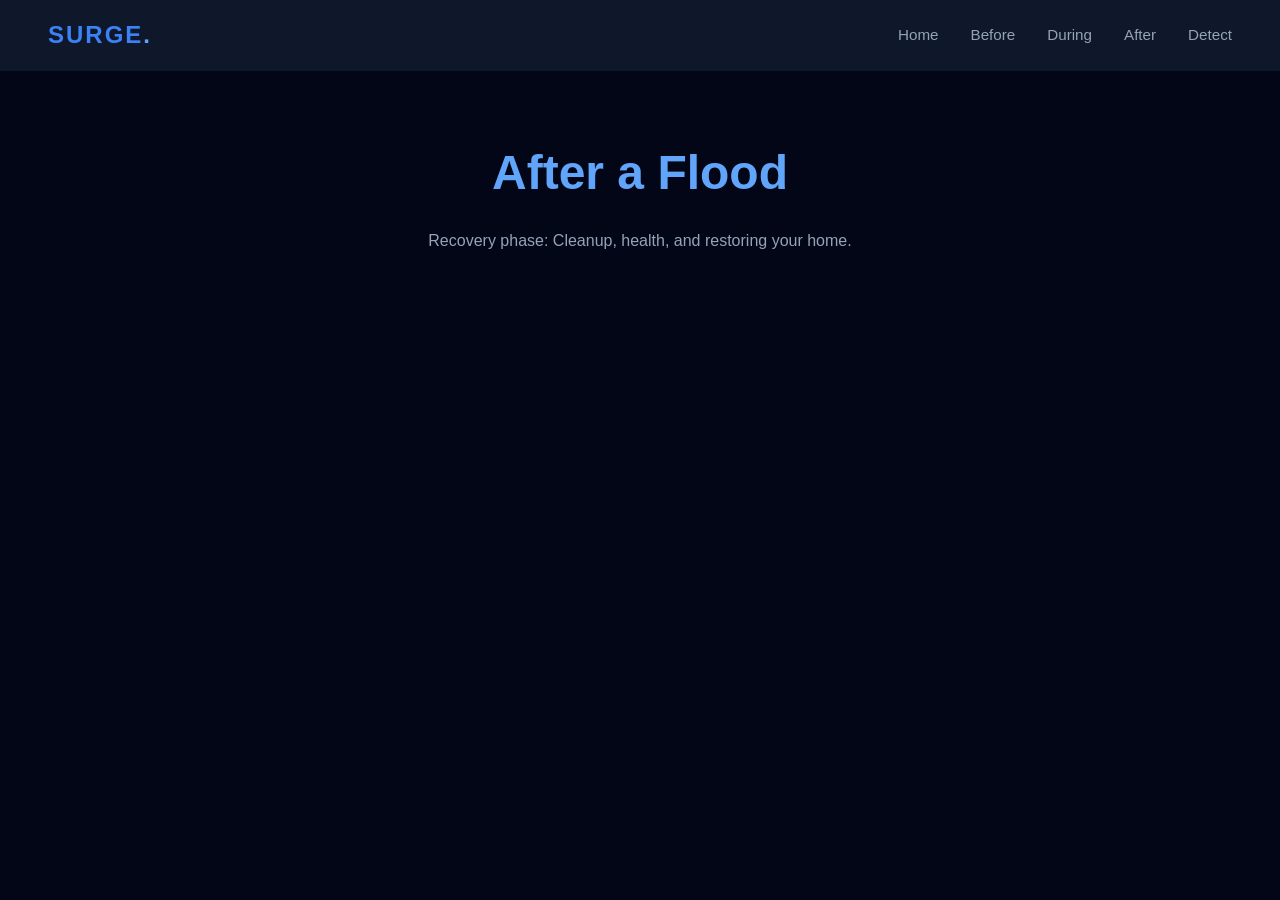
==== after.html @ 1b95efdf "Setup basic html boilerplate for all interior pages" ====
<!DOCTYPE html>
<html lang="en">

<head>
    <meta charset="UTF-8">
    <meta name="viewport" content="width=device-width, initial-scale=1.0">
    <title>Surge | After a Flood</title>
    <link rel="stylesheet" href="style.css">
</head>

<body>

    <!-- Navigation Bar -->
    <nav>
        <div class="nav-logo">
            <a href="index.html">Surge<span>.</span></a>
        </div>
        <ul class="nav-links">
            <li><a href="index.html">Home</a></li>
            <li><a href="before.html">Before</a></li>
            <li><a href="during.html">During</a></li>
            <li><a href="after.html">After</a></li>
            <li><a href="detect.html">Detect</a></li>
        </ul>
    </nav>

    <!-- Page Content Placeholder -->
    <main style="padding: 4rem 3rem; text-align: center;">
        <h1 style="color: var(--blue-light); font-size: 3rem;">After a Flood</h1>
        <p style="color: var(--text-secondary); margin-top: 1rem;">Recovery phase: Cleanup, health, and restoring your home.</p>
    </main>

</body>

</html>
---- style.css ----
/* CSS Reset */
*,
*::before,
*::after {
    margin: 0;
    padding: 0;
    box-sizing: border-box;
}

html {
    scroll-behavior: smooth;
}

body {
    font-family: Arial, sans-serif;
    line-height: 1.6;
    color: #e0e0e0;
    background-color: var(--bg-primary);
}

a {
    text-decoration: none;
    color: inherit;
}

ul {
    list-style: none;
}

img {
    max-width: 100%;
    display: block;
}

/* Color Palette (CSS Variables) */
:root {
    --blue-dark: #0f172a;
    --blue-main: #3b82f6;
    --blue-light: #60a5fa;

    --bg-primary: #020617;
    --bg-secondary: #0f172a;
    --bg-card: #1e293b;

    --text-primary: #f8fafc;
    --text-secondary: #94a3b8;

    --accent: #3b82f6;
    --accent-hover: #2563eb;
}

/* Navigation Bar */
nav {
    display: flex;
    justify-content: space-between;
    align-items: center;
    padding: 1rem 3rem;
    background-color: var(--bg-secondary);
    border-bottom: 1px solid var(--blue-dark);
    position: sticky;
    top: 0;
    z-index: 100;
}

.nav-logo a {
    font-size: 1.5rem;
    font-weight: bold;
    color: var(--blue-main);
    letter-spacing: 2px;
    text-transform: uppercase;
}

.nav-logo a span {
    color: var(--blue-light);
}

.nav-links {
    display: flex;
    gap: 2rem;
}

.nav-links a {
    color: var(--text-secondary);
    font-size: 0.95rem;
    padding: 0.4rem 0;
    border-bottom: 2px solid transparent;
    transition: color 0.3s, border-color 0.3s;
}

.nav-links a:hover {
    color: var(--blue-light);
    border-bottom-color: var(--blue-main);
}

/* Hero Section */
.hero {
    height: 80vh;
    display: flex;
    flex-direction: column;
    justify-content: center;
    align-items: center;
    text-align: center;
    background: linear-gradient(135deg, var(--bg-primary), #0c152a, #111827, #1e3a8a, var(--bg-primary));
    background-size: 400% 400%;
    animation: moveGradient 10s ease infinite;
    padding: 2rem;
}

@keyframes moveGradient {
    0% {
        background-position: 0% 50%;
    }

    50% {
        background-position: 100% 50%;
    }

    100% {
        background-position: 0% 50%;
    }
}

.hero-content {
    max-width: 800px;
}

.hero h1 {
    font-size: 4rem;
    margin-bottom: 1rem;
    color: var(--text-primary);
    text-shadow: 0 0 20px rgba(59, 130, 246, 0.5);
}

.hero p {
    font-size: 1.5rem;
    color: var(--text-secondary);
    margin-bottom: 2.5rem;
}

.hero-buttons {
    display: flex;
    gap: 1.5rem;
    justify-content: center;
}

.btn {
    padding: 0.8rem 2rem;
    font-size: 1.1rem;
    font-weight: bold;
    border-radius: 8px;
    transition: all 0.3s ease;
    cursor: pointer;
}

.btn-primary {
    background-color: var(--accent);
    color: white;
    border: none;
    box-shadow: 0 4px 15px rgba(59, 130, 246, 0.4);
}

.btn-primary:hover {
    background-color: var(--accent-hover);
    transform: translateY(-2px);
    box-shadow: 0 6px 20px rgba(59, 130, 246, 0.6);
}

.btn-secondary {
    background-color: transparent;
    color: var(--text-primary);
    border: 2px solid var(--blue-main);
}

.btn-secondary:hover {
    background-color: rgba(59, 130, 246, 0.1);
    transform: translateY(-2px);
}
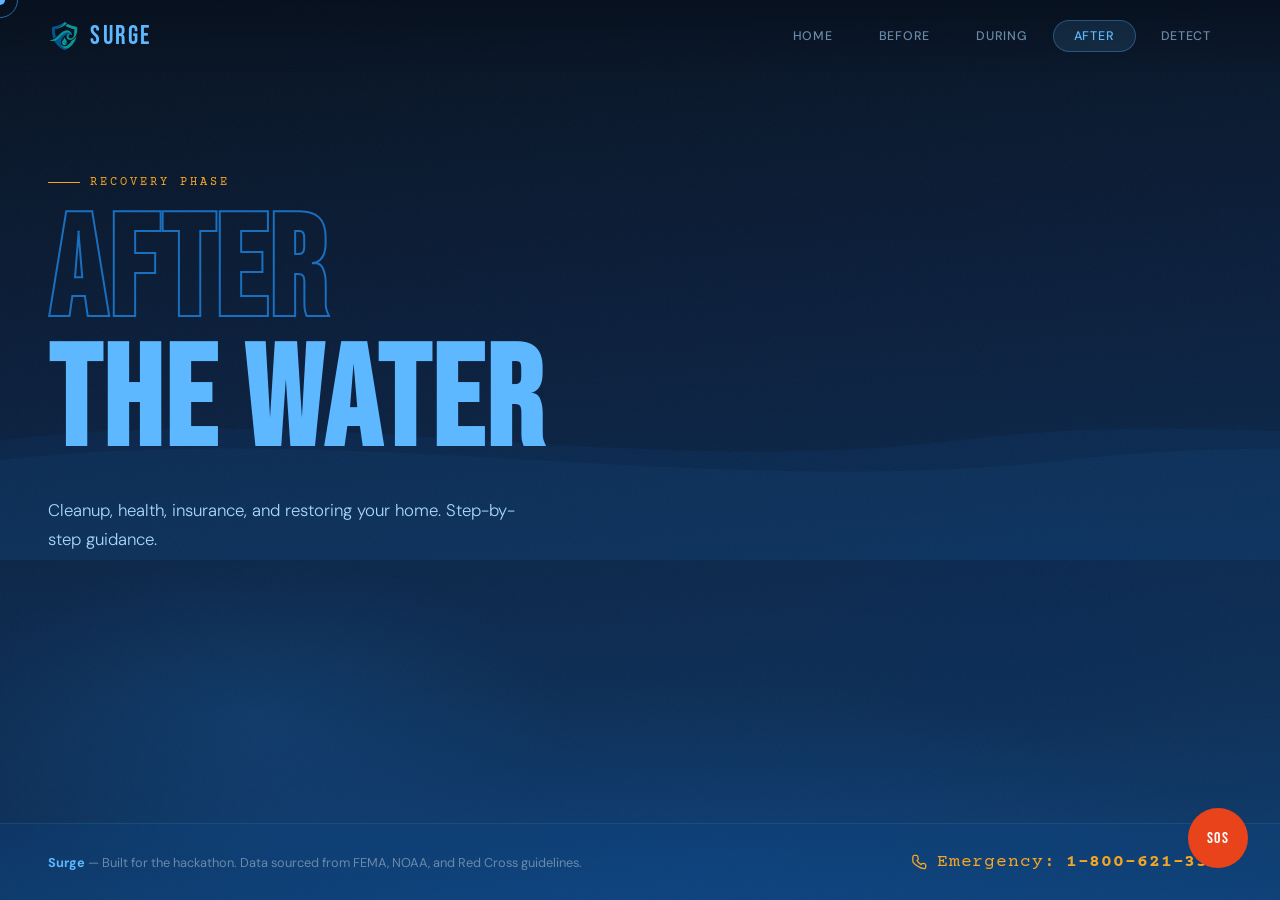
==== commit 1415e6dd: "Integrate remaining pages into global design system" ====
--- a/after.html
+++ b/after.html
@@ -2,34 +2,127 @@
 <html lang="en">
 
 <head>
-    <meta charset="UTF-8">
-    <meta name="viewport" content="width=device-width, initial-scale=1.0">
+    <meta charset="UTF-8" />
+    <meta name="viewport" content="width=device-width, initial-scale=1.0" />
     <title>Surge | After a Flood</title>
-    <link rel="stylesheet" href="style.css">
+    <link
+        href="https://fonts.googleapis.com/css2?family=Bebas+Neue&family=DM+Sans:ital,wght@0,300;0,400;0,500;0,700;1,300&family=Courier+Prime:wght@400;700&display=swap"
+        rel="stylesheet" />
+    <link rel="stylesheet" href="style.css" />
 </head>
 
 <body>
 
-    <!-- Navigation Bar -->
-    <nav>
-        <div class="nav-logo">
-            <a href="index.html">Surge<span>.</span></a>
+    <!-- Custom cursor -->
+    <div class="cursor" id="cursor"></div>
+    <div class="cursor-ring" id="cursorRing"></div>
+
+    <!-- Scroll progress bar -->
+    <div class="scroll-bar" id="scrollBar"></div>
+
+    <!-- Background -->
+    <div class="bg-water">
+        <div class="wave-lines">
+            <svg viewBox="0 0 1440 200" preserveAspectRatio="none" xmlns="http://www.w3.org/2000/svg" height="200">
+                <path
+                    d="M0,80 C180,40 360,120 540,80 C720,40 900,120 1080,80 C1260,40 1380,100 1440,80 L1440,200 L0,200 Z"
+                    fill="rgba(14,77,146,0.12)" />
+                <path
+                    d="M0,100 C200,60 400,140 600,100 C800,60 1000,140 1200,100 C1320,75 1400,110 1440,100 L1440,200 L0,200 Z"
+                    fill="rgba(26,111,191,0.08)" style="animation-delay:-3s" />
+            </svg>
         </div>
-        <ul class="nav-links">
-            <li><a href="index.html">Home</a></li>
-            <li><a href="before.html">Before</a></li>
-            <li><a href="during.html">During</a></li>
-            <li><a href="after.html">After</a></li>
-            <li><a href="detect.html">Detect</a></li>
-        </ul>
-    </nav>
+        <div class="particles" id="particles"></div>
+    </div>
+    <div class="grain"></div>
 
-    <!-- Page Content Placeholder -->
-    <main style="padding: 4rem 3rem; text-align: center;">
-        <h1 style="color: var(--blue-light); font-size: 3rem;">After a Flood</h1>
-        <p style="color: var(--text-secondary); margin-top: 1rem;">Recovery phase: Cleanup, health, and restoring your home.</p>
-    </main>
+    <!-- Page -->
+    <div class="page">
 
+        <nav>
+            <div class="nav-logo">
+                <a href="index.html"
+                    style="text-decoration:none; color:inherit; display:flex; align-items:center; gap:10px;">
+                    <img src="logo.png" alt="Surge Logo" style="height: 32px; width: auto;" />
+                    Surge
+                </a>
+            </div>
+            <div class="nav-tabs">
+                <a href="index.html" class="nav-tab">Home</a>
+                <a href="before.html" class="nav-tab">Before</a>
+                <a href="during.html" class="nav-tab">During</a>
+                <a href="after.html" class="nav-tab active">After</a>
+                <a href="detect.html" class="nav-tab">Detect</a>
+            </div>
+        </nav>
+
+        <!-- Hero Placeholder -->
+        <section class="hero" style="min-height: 80vh;">
+            <div class="hero-eyebrow">Recovery Phase</div>
+            <h1 class="hero-title">
+                <span class="outline">After</span>
+                <span class="accent">The Water</span>
+            </h1>
+            <p class="hero-subtitle">
+                Cleanup, health, insurance, and restoring your home. Step-by-step guidance.
+            </p>
+        </section>
+
+        <!-- Bottom strip -->
+        <div class="strip" style="position: absolute; bottom: 0; width: 100%;">
+            <div class="strip-text">
+                <strong>Surge</strong> — Built for the hackathon. Data sourced from FEMA, NOAA, and Red Cross
+                guidelines.
+            </div>
+            <div class="strip-hotline">
+                <svg width="16" height="16" viewBox="0 0 24 24" fill="none" stroke="currentColor" stroke-width="2">
+                    <path
+                        d="M22 16.92v3a2 2 0 01-2.18 2 19.79 19.79 0 01-8.63-3.07A19.5 19.5 0 013 12.18 19.79 19.79 0 013.07 3.5 2 2 0 015.11 2h3a2 2 0 012 1.72c.127.96.361 1.903.7 2.81a2 2 0 01-.45 2.11L9.09 9.91A16 16 0 0015 15.91l1.27-1.27a2 2 0 012.11-.45c.907.339 1.85.573 2.81.7A2 2 0 0122 16.92z" />
+                </svg>
+                Emergency: <strong>1-800-621-3362</strong>
+            </div>
+        </div>
+
+    </div>
+
+    <!-- Floating SOS -->
+    <button class="sos-btn" onclick="alert('In a real emergency, call 911 immediately.')">SOS</button>
+
+    <script>
+        const cursor = document.getElementById('cursor');
+        const ring = document.getElementById('cursorRing');
+        let mx = 0, my = 0, rx = 0, ry = 0;
+        document.addEventListener('mousemove', e => {
+            mx = e.clientX; my = e.clientY;
+            cursor.style.left = mx + 'px'; cursor.style.top = my + 'px';
+        });
+        (function animRing() {
+            rx += (mx - rx) * 0.14; ry += (my - ry) * 0.14;
+            ring.style.left = rx + 'px'; ring.style.top = ry + 'px';
+            requestAnimationFrame(animRing);
+        })();
+
+        const bar = document.getElementById('scrollBar');
+        window.addEventListener('scroll', () => {
+            const pct = window.scrollY / (document.body.scrollHeight - window.innerHeight) * 100;
+            bar.style.width = pct + '%';
+        });
+
+        const pCont = document.getElementById('particles');
+        for (let i = 0; i < 40; i++) {
+            const p = document.createElement('div');
+            p.className = 'particle';
+            p.style.cssText = `
+      left:${Math.random() * 100}%;
+      bottom:${Math.random() * 30}%;
+      --dur:${6 + Math.random() * 10}s;
+      --delay:${Math.random() * 8}s;
+      --drift:${(Math.random() - 0.5) * 60}px;
+      width:${1 + Math.random() * 2}px; height:${1 + Math.random() * 2}px;
+    `;
+            pCont.appendChild(p);
+        }
+    </script>
 </body>
 
-</html>
+</html>
--- a/style.css
+++ b/style.css
@@ -1,10 +1,22 @@
-/* CSS Reset */
+:root {
+    --navy: #0a1628;
+    --deep: #0d2240;
+    --water: #0e4d92;
+    --tide: #1a6fbf;
+    --foam: #5eb8ff;
+    --sky: #a8d8ff;
+    --white: #f0f6ff;
+    --warning: #f5a623;
+    --danger: #e8431a;
+    --muted: #6b8aaa;
+}
+
 *,
 *::before,
 *::after {
+    box-sizing: border-box;
     margin: 0;
     padding: 0;
-    box-sizing: border-box;
 }
 
 html {
@@ -12,166 +24,1048 @@
 }
 
 body {
-    font-family: Arial, sans-serif;
-    line-height: 1.6;
-    color: #e0e0e0;
-    background-color: var(--bg-primary);
-}
-
-a {
+    background: var(--navy);
+    color: var(--white);
+    font-family: 'DM Sans', sans-serif;
+    overflow-x: hidden;
+    cursor: none;
+}
+
+/* ── CUSTOM CURSOR ── */
+.cursor {
+    width: 10px;
+    height: 10px;
+    background: var(--foam);
+    border-radius: 50%;
+    position: fixed;
+    top: 0;
+    left: 0;
+    pointer-events: none;
+    z-index: 9999;
+    transform: translate(-50%, -50%);
+    transition: transform 0.1s, width 0.2s, height 0.2s, background 0.2s;
+}
+
+.cursor-ring {
+    width: 36px;
+    height: 36px;
+    border: 1.5px solid var(--foam);
+    border-radius: 50%;
+    position: fixed;
+    top: 0;
+    left: 0;
+    pointer-events: none;
+    z-index: 9998;
+    transform: translate(-50%, -50%);
+    transition: transform 0.18s ease, width 0.2s, height 0.2s, opacity 0.2s;
+    opacity: 0.5;
+}
+
+/* ── WATER BACKGROUND ── */
+.bg-water {
+    position: fixed;
+    inset: 0;
+    z-index: 0;
+    background: linear-gradient(175deg, #07111f 0%, #0a1f3d 40%, #0c2f58 80%, #0e3d70 100%);
+    overflow: hidden;
+}
+
+.bg-water::before {
+    content: '';
+    position: absolute;
+    inset: 0;
+    background:
+        radial-gradient(ellipse 80% 50% at 50% 110%, rgba(14, 77, 146, 0.55) 0%, transparent 70%),
+        radial-gradient(ellipse 40% 30% at 20% 80%, rgba(26, 111, 191, 0.2) 0%, transparent 60%),
+        radial-gradient(ellipse 30% 25% at 80% 70%, rgba(5, 40, 90, 0.4) 0%, transparent 60%);
+}
+
+/* Animated wave lines */
+.wave-lines {
+    position: absolute;
+    bottom: 0;
+    left: 0;
+    right: 0;
+    height: 60%;
+    overflow: hidden;
+}
+
+.wave-lines svg {
+    width: 200%;
+    animation: waveScroll 12s linear infinite;
+}
+
+.wave-lines svg:nth-child(2) {
+    animation-delay: -6s;
+    opacity: 0.4;
+    position: absolute;
+    bottom: 0;
+}
+
+@keyframes waveScroll {
+    0% {
+        transform: translateX(0);
+    }
+
+    100% {
+        transform: translateX(-50%);
+    }
+}
+
+/* Floating particles */
+.particles {
+    position: absolute;
+    inset: 0;
+}
+
+.particle {
+    position: absolute;
+    width: 2px;
+    height: 2px;
+    background: var(--foam);
+    border-radius: 50%;
+    opacity: 0;
+    animation: floatUp var(--dur, 8s) ease-in var(--delay, 0s) infinite;
+}
+
+@keyframes floatUp {
+    0% {
+        opacity: 0;
+        transform: translateY(0) translateX(0);
+    }
+
+    10% {
+        opacity: 0.6;
+    }
+
+    90% {
+        opacity: 0.2;
+    }
+
+    100% {
+        opacity: 0;
+        transform: translateY(-60vh) translateX(var(--drift, 20px));
+    }
+}
+
+/* Grain overlay */
+.grain {
+    position: fixed;
+    inset: 0;
+    z-index: 1;
+    pointer-events: none;
+    opacity: 0.04;
+    background-image: url("data:image/svg+xml,%3Csvg viewBox='0 0 256 256' xmlns='http://www.w3.org/2000/svg'%3E%3Cfilter id='noise'%3E%3CfeTurbulence type='fractalNoise' baseFrequency='0.9' numOctaves='4' stitchTiles='stitch'/%3E%3C/filter%3E%3Crect width='100%25' height='100%25' filter='url(%23noise)'/%3E%3C/svg%3E");
+    background-size: 200px 200px;
+}
+
+/* ── LAYOUT ── */
+.page {
+    position: relative;
+    z-index: 2;
+    min-height: 100vh;
+}
+
+/* ── NAV ── */
+nav {
+    position: fixed;
+    top: 0;
+    left: 0;
+    right: 0;
+    z-index: 100;
+    display: flex;
+    align-items: center;
+    justify-content: space-between;
+    padding: 20px 48px;
+    background: linear-gradient(to bottom, rgba(7, 17, 31, 0.9), transparent);
+    backdrop-filter: blur(2px);
+}
+
+.nav-logo {
+    font-family: 'Bebas Neue', sans-serif;
+    font-size: 1.6rem;
+    letter-spacing: 0.1em;
+    color: var(--foam);
+    display: flex;
+    align-items: center;
+    gap: 10px;
+}
+
+.nav-logo .drop-icon {
+    width: 22px;
+    height: 22px;
+    background: var(--tide);
+    clip-path: polygon(50% 0%, 100% 60%, 75% 100%, 25% 100%, 0% 60%);
+    animation: pulse-drop 3s ease-in-out infinite;
+}
+
+@keyframes pulse-drop {
+
+    0%,
+    100% {
+        transform: scale(1);
+        box-shadow: 0 0 0 0 rgba(94, 184, 255, 0.4);
+    }
+
+    50% {
+        transform: scale(1.1);
+    }
+}
+
+.nav-tabs {
+    display: flex;
+    gap: 4px;
+}
+
+.nav-tab {
+    padding: 7px 20px;
+    border-radius: 40px;
+    font-size: 0.78rem;
+    font-weight: 500;
+    letter-spacing: 0.06em;
+    text-transform: uppercase;
+    color: var(--muted);
     text-decoration: none;
-    color: inherit;
-}
-
-ul {
-    list-style: none;
-}
-
-img {
-    max-width: 100%;
-    display: block;
-}
-
-/* Color Palette (CSS Variables) */
-:root {
-    --blue-dark: #0f172a;
-    --blue-main: #3b82f6;
-    --blue-light: #60a5fa;
-
-    --bg-primary: #020617;
-    --bg-secondary: #0f172a;
-    --bg-card: #1e293b;
-
-    --text-primary: #f8fafc;
-    --text-secondary: #94a3b8;
-
-    --accent: #3b82f6;
-    --accent-hover: #2563eb;
-}
-
-/* Navigation Bar */
-nav {
-    display: flex;
-    justify-content: space-between;
-    align-items: center;
-    padding: 1rem 3rem;
-    background-color: var(--bg-secondary);
-    border-bottom: 1px solid var(--blue-dark);
-    position: sticky;
-    top: 0;
-    z-index: 100;
-}
-
-.nav-logo a {
-    font-size: 1.5rem;
-    font-weight: bold;
-    color: var(--blue-main);
-    letter-spacing: 2px;
-    text-transform: uppercase;
-}
-
-.nav-logo a span {
-    color: var(--blue-light);
-}
-
-.nav-links {
-    display: flex;
-    gap: 2rem;
-}
-
-.nav-links a {
-    color: var(--text-secondary);
-    font-size: 0.95rem;
-    padding: 0.4rem 0;
-    border-bottom: 2px solid transparent;
-    transition: color 0.3s, border-color 0.3s;
-}
-
-.nav-links a:hover {
-    color: var(--blue-light);
-    border-bottom-color: var(--blue-main);
-}
-
-/* Hero Section */
+    transition: all 0.2s;
+    border: 1px solid transparent;
+}
+
+.nav-tab:hover {
+    color: var(--white);
+    border-color: rgba(94, 184, 255, 0.2);
+}
+
+.nav-tab.active {
+    background: rgba(94, 184, 255, 0.12);
+    color: var(--foam);
+    border-color: rgba(94, 184, 255, 0.3);
+}
+
+/* ── HERO ── */
 .hero {
-    height: 80vh;
+    min-height: 100vh;
     display: flex;
     flex-direction: column;
     justify-content: center;
-    align-items: center;
-    text-align: center;
-    background: linear-gradient(135deg, var(--bg-primary), #0c152a, #111827, #1e3a8a, var(--bg-primary));
-    background-size: 400% 400%;
-    animation: moveGradient 10s ease infinite;
-    padding: 2rem;
-}
-
-@keyframes moveGradient {
+    align-items: flex-start;
+    padding: 140px 48px 130px;
+    position: relative;
+}
+
+.hero-eyebrow {
+    font-family: 'Courier Prime', monospace;
+    font-size: 0.75rem;
+    letter-spacing: 0.25em;
+    color: var(--warning);
+    text-transform: uppercase;
+    margin-bottom: 20px;
+    display: flex;
+    align-items: center;
+    gap: 10px;
+    opacity: 0;
+    animation: fadeUp 0.6s 0.2s forwards;
+}
+
+.hero-eyebrow::before {
+    content: '';
+    display: block;
+    width: 32px;
+    height: 1px;
+    background: var(--warning);
+}
+
+.hero-title {
+    font-family: 'Bebas Neue', sans-serif;
+    font-size: clamp(4rem, 11vw, 9.5rem);
+    line-height: 0.92;
+    letter-spacing: 0.02em;
+    color: var(--white);
+    opacity: 0;
+    animation: fadeUp 0.7s 0.35s forwards;
+}
+
+.hero-title .accent {
+    color: var(--foam);
+    display: block;
+}
+
+.hero-title .outline {
+    -webkit-text-stroke: 2px var(--tide);
+    color: transparent;
+}
+
+.hero-subtitle {
+    margin-top: 28px;
+    max-width: 480px;
+    font-size: 1.05rem;
+    line-height: 1.7;
+    font-weight: 300;
+    color: var(--sky);
+    opacity: 0;
+    animation: fadeUp 0.7s 0.5s forwards;
+}
+
+.hero-cta {
+    margin-top: 40px;
+    display: flex;
+    gap: 16px;
+    flex-wrap: wrap;
+    opacity: 0;
+    animation: fadeUp 0.7s 0.65s forwards;
+}
+
+.btn-primary {
+    padding: 14px 32px;
+    background: var(--tide);
+    color: var(--white);
+    border: none;
+    border-radius: 4px;
+    font-family: 'DM Sans', sans-serif;
+    font-size: 0.9rem;
+    font-weight: 600;
+    letter-spacing: 0.04em;
+    text-transform: uppercase;
+    cursor: none;
+    transition: background 0.2s, transform 0.15s;
+    position: relative;
+    overflow: hidden;
+}
+
+.btn-primary::after {
+    content: '';
+    position: absolute;
+    inset: 0;
+    background: linear-gradient(90deg, transparent 0%, rgba(255, 255, 255, 0.12) 50%, transparent 100%);
+    transform: translateX(-100%);
+    transition: transform 0.4s;
+}
+
+.btn-primary:hover {
+    background: var(--water);
+    transform: translateY(-2px);
+}
+
+.btn-primary:hover::after {
+    transform: translateX(100%);
+}
+
+.btn-ghost {
+    padding: 14px 32px;
+    background: transparent;
+    color: var(--foam);
+    border: 1px solid rgba(94, 184, 255, 0.35);
+    border-radius: 4px;
+    font-family: 'DM Sans', sans-serif;
+    font-size: 0.9rem;
+    font-weight: 500;
+    letter-spacing: 0.04em;
+    text-transform: uppercase;
+    cursor: none;
+    transition: all 0.2s;
+}
+
+.btn-ghost:hover {
+    background: rgba(94, 184, 255, 0.08);
+    border-color: var(--foam);
+}
+
+/* Alert ribbon */
+.alert-ribbon {
+    position: absolute;
+    bottom: 20px;
+    left: 48px;
+    right: 48px;
+    background: rgba(245, 166, 35, 0.08);
+    border: 1px solid rgba(245, 166, 35, 0.3);
+    border-radius: 8px;
+    padding: 14px 20px;
+    display: flex;
+    align-items: center;
+    gap: 14px;
+    font-size: 0.82rem;
+    color: var(--warning);
+    opacity: 0;
+    animation: fadeUp 0.7s 0.8s forwards;
+}
+
+.alert-ribbon svg {
+    flex-shrink: 0;
+}
+
+/* ── SECTION COMMON ── */
+section {
+    padding: 100px 48px;
+    position: relative;
+}
+
+.section-label {
+    font-family: 'Courier Prime', monospace;
+    font-size: 0.7rem;
+    letter-spacing: 0.3em;
+    text-transform: uppercase;
+    color: var(--muted);
+    margin-bottom: 14px;
+    display: flex;
+    align-items: center;
+    gap: 12px;
+}
+
+.section-label::after {
+    content: '';
+    flex: 1;
+    height: 1px;
+    background: linear-gradient(to right, rgba(107, 138, 170, 0.3), transparent);
+}
+
+.section-title {
+    font-family: 'Bebas Neue', sans-serif;
+    font-size: clamp(2.2rem, 5vw, 4rem);
+    line-height: 1.05;
+    letter-spacing: 0.02em;
+    margin-bottom: 16px;
+}
+
+.section-desc {
+    font-size: 0.95rem;
+    font-weight: 300;
+    line-height: 1.75;
+    color: var(--sky);
+    max-width: 520px;
+    margin-bottom: 60px;
+}
+
+/* ── READINESS METER ── */
+.meter-section {
+    background: rgba(13, 34, 64, 0.6);
+    border-top: 1px solid rgba(94, 184, 255, 0.08);
+    border-bottom: 1px solid rgba(94, 184, 255, 0.08);
+}
+
+.meter-grid {
+    display: grid;
+    grid-template-columns: 1fr 1fr;
+    gap: 80px;
+    align-items: center;
+}
+
+.meter-visual {
+    position: relative;
+    display: flex;
+    align-items: center;
+    justify-content: center;
+}
+
+.meter-ring {
+    width: 260px;
+    height: 260px;
+    position: relative;
+}
+
+.meter-ring svg {
+    width: 100%;
+    height: 100%;
+    transform: rotate(-90deg);
+}
+
+.meter-ring .track {
+    fill: none;
+    stroke: rgba(94, 184, 255, 0.08);
+    stroke-width: 12;
+}
+
+.meter-ring .fill {
+    fill: none;
+    stroke: url(#meterGrad);
+    stroke-width: 12;
+    stroke-linecap: round;
+    stroke-dasharray: 691;
+    stroke-dashoffset: 691;
+    animation: fillMeter 1.8s 0.5s cubic-bezier(0.4, 0, 0.2, 1) forwards;
+}
+
+@keyframes fillMeter {
+    to {
+        stroke-dashoffset: 242;
+    }
+
+    /* ~65% */
+}
+
+.meter-center {
+    position: absolute;
+    inset: 0;
+    display: flex;
+    flex-direction: column;
+    align-items: center;
+    justify-content: center;
+}
+
+.meter-pct {
+    font-family: 'Bebas Neue', sans-serif;
+    font-size: 3.5rem;
+    color: var(--foam);
+    line-height: 1;
+}
+
+.meter-label {
+    font-size: 0.72rem;
+    letter-spacing: 0.15em;
+    color: var(--muted);
+    text-transform: uppercase;
+}
+
+/* Checklist */
+.check-list {
+    list-style: none;
+    display: flex;
+    flex-direction: column;
+    gap: 16px;
+}
+
+.check-item {
+    display: flex;
+    align-items: flex-start;
+    gap: 16px;
+    padding: 18px 20px;
+    background: rgba(255, 255, 255, 0.03);
+    border: 1px solid rgba(255, 255, 255, 0.06);
+    border-radius: 8px;
+    transition: background 0.2s, border-color 0.2s, transform 0.2s;
+    cursor: none;
+}
+
+.check-item:hover {
+    background: rgba(94, 184, 255, 0.05);
+    border-color: rgba(94, 184, 255, 0.2);
+    transform: translateX(4px);
+}
+
+.check-item.done {
+    border-color: rgba(94, 184, 255, 0.25);
+}
+
+.check-box {
+    width: 22px;
+    height: 22px;
+    flex-shrink: 0;
+    margin-top: 1px;
+    border-radius: 4px;
+    border: 1.5px solid var(--muted);
+    display: flex;
+    align-items: center;
+    justify-content: center;
+    transition: all 0.2s;
+}
+
+.check-item.done .check-box {
+    background: var(--tide);
+    border-color: var(--tide);
+}
+
+.check-item.done .check-box::after {
+    content: '';
+    width: 12px;
+    height: 7px;
+    border-left: 2px solid white;
+    border-bottom: 2px solid white;
+    transform: rotate(-45deg) translate(1px, -1px);
+    display: block;
+}
+
+.check-text strong {
+    display: block;
+    font-size: 0.9rem;
+    font-weight: 600;
+    margin-bottom: 3px;
+}
+
+.check-text span {
+    font-size: 0.8rem;
+    color: var(--muted);
+    font-weight: 300;
+}
+
+/* ── SUPPLY KIT ── */
+.kit-grid {
+    display: grid;
+    grid-template-columns: repeat(auto-fill, minmax(200px, 1fr));
+    gap: 16px;
+}
+
+.kit-card {
+    background: rgba(255, 255, 255, 0.03);
+    border: 1px solid rgba(255, 255, 255, 0.07);
+    border-radius: 10px;
+    padding: 24px 20px;
+    transition: all 0.25s;
+    cursor: none;
+    position: relative;
+    overflow: hidden;
+}
+
+.kit-card::before {
+    content: '';
+    position: absolute;
+    top: 0;
+    left: 0;
+    right: 0;
+    height: 3px;
+    background: linear-gradient(90deg, var(--water), var(--foam));
+    transform: scaleX(0);
+    transform-origin: left;
+    transition: transform 0.3s;
+}
+
+.kit-card:hover {
+    background: rgba(94, 184, 255, 0.06);
+    border-color: rgba(94, 184, 255, 0.2);
+    transform: translateY(-4px);
+}
+
+.kit-card:hover::before {
+    transform: scaleX(1);
+}
+
+.kit-icon {
+    font-size: 2rem;
+    margin-bottom: 14px;
+    display: block;
+}
+
+.kit-name {
+    font-weight: 600;
+    font-size: 0.92rem;
+    margin-bottom: 5px;
+}
+
+.kit-detail {
+    font-size: 0.78rem;
+    color: var(--muted);
+    font-weight: 300;
+    line-height: 1.5;
+}
+
+.kit-qty {
+    position: absolute;
+    top: 16px;
+    right: 16px;
+    font-family: 'Courier Prime', monospace;
+    font-size: 0.7rem;
+    color: var(--foam);
+    background: rgba(94, 184, 255, 0.1);
+    padding: 2px 8px;
+    border-radius: 20px;
+}
+
+/* ── RISK ZONES ── */
+.zone-section {}
+
+.zone-grid {
+    display: grid;
+    grid-template-columns: repeat(3, 1fr);
+    gap: 20px;
+}
+
+.zone-card {
+    border-radius: 12px;
+    padding: 32px 28px;
+    position: relative;
+    overflow: hidden;
+    cursor: none;
+    transition: transform 0.2s;
+}
+
+.zone-card:hover {
+    transform: translateY(-5px);
+}
+
+.zone-card.high {
+    background: linear-gradient(135deg, rgba(232, 67, 26, 0.15), rgba(232, 67, 26, 0.05));
+    border: 1px solid rgba(232, 67, 26, 0.3);
+}
+
+.zone-card.medium {
+    background: linear-gradient(135deg, rgba(245, 166, 35, 0.12), rgba(245, 166, 35, 0.04));
+    border: 1px solid rgba(245, 166, 35, 0.25);
+}
+
+.zone-card.low {
+    background: linear-gradient(135deg, rgba(94, 184, 255, 0.1), rgba(94, 184, 255, 0.03));
+    border: 1px solid rgba(94, 184, 255, 0.2);
+}
+
+.zone-badge {
+    display: inline-flex;
+    align-items: center;
+    gap: 7px;
+    font-family: 'Courier Prime', monospace;
+    font-size: 0.68rem;
+    letter-spacing: 0.2em;
+    text-transform: uppercase;
+    padding: 4px 12px;
+    border-radius: 20px;
+    margin-bottom: 20px;
+}
+
+.zone-card.high .zone-badge {
+    background: rgba(232, 67, 26, 0.15);
+    color: #ff7a5c;
+}
+
+.zone-card.medium .zone-badge {
+    background: rgba(245, 166, 35, 0.15);
+    color: var(--warning);
+}
+
+.zone-card.low .zone-badge {
+    background: rgba(94, 184, 255, 0.1);
+    color: var(--foam);
+}
+
+.zone-badge::before {
+    content: '';
+    width: 6px;
+    height: 6px;
+    border-radius: 50%;
+    animation: blink 1.8s infinite;
+}
+
+.zone-card.high .zone-badge::before {
+    background: #ff7a5c;
+}
+
+.zone-card.medium .zone-badge::before {
+    background: var(--warning);
+}
+
+.zone-card.low .zone-badge::before {
+    background: var(--foam);
+}
+
+@keyframes blink {
+
+    0%,
+    100% {
+        opacity: 1;
+    }
+
+    50% {
+        opacity: 0.2;
+    }
+}
+
+.zone-title {
+    font-family: 'Bebas Neue', sans-serif;
+    font-size: 1.8rem;
+    margin-bottom: 12px;
+}
+
+.zone-desc {
+    font-size: 0.82rem;
+    color: var(--sky);
+    line-height: 1.65;
+    font-weight: 300;
+    margin-bottom: 20px;
+}
+
+.zone-actions {
+    list-style: none;
+    display: flex;
+    flex-direction: column;
+    gap: 8px;
+}
+
+.zone-actions li {
+    font-size: 0.8rem;
+    color: var(--muted);
+    display: flex;
+    align-items: flex-start;
+    gap: 8px;
+}
+
+.zone-actions li::before {
+    content: '→';
+    color: var(--foam);
+    flex-shrink: 0;
+}
+
+/* ── EMERGENCY PLAN BUILDER ── */
+.plan-section {
+    background: rgba(7, 17, 31, 0.5);
+}
+
+.plan-grid {
+    display: grid;
+    grid-template-columns: 1fr 1fr;
+    gap: 60px;
+    align-items: start;
+}
+
+.plan-steps {
+    display: flex;
+    flex-direction: column;
+    gap: 0;
+}
+
+.plan-step {
+    display: flex;
+    gap: 20px;
+    padding: 28px 0;
+    border-bottom: 1px solid rgba(255, 255, 255, 0.06);
+    transition: all 0.2s;
+}
+
+.plan-step:first-child {
+    padding-top: 0;
+}
+
+.plan-step:hover .step-num {
+    background: var(--tide);
+    color: white;
+}
+
+.step-num {
+    width: 40px;
+    height: 40px;
+    flex-shrink: 0;
+    border-radius: 8px;
+    border: 1.5px solid rgba(94, 184, 255, 0.3);
+    display: flex;
+    align-items: center;
+    justify-content: center;
+    font-family: 'Courier Prime', monospace;
+    font-size: 0.85rem;
+    color: var(--foam);
+    transition: all 0.2s;
+}
+
+.step-content strong {
+    display: block;
+    font-size: 0.95rem;
+    margin-bottom: 5px;
+}
+
+.step-content p {
+    font-size: 0.82rem;
+    color: var(--muted);
+    font-weight: 300;
+    line-height: 1.6;
+}
+
+/* Form */
+.plan-form {
+    display: flex;
+    flex-direction: column;
+    gap: 20px;
+}
+
+.form-group {
+    display: flex;
+    flex-direction: column;
+    gap: 8px;
+}
+
+.form-label {
+    font-size: 0.75rem;
+    letter-spacing: 0.12em;
+    text-transform: uppercase;
+    color: var(--muted);
+    font-weight: 500;
+}
+
+.form-input,
+.form-select {
+    background: rgba(255, 255, 255, 0.04);
+    border: 1px solid rgba(255, 255, 255, 0.1);
+    border-radius: 6px;
+    color: var(--white);
+    font-family: 'DM Sans', sans-serif;
+    font-size: 0.9rem;
+    padding: 12px 16px;
+    outline: none;
+    transition: border-color 0.2s, background 0.2s;
+    cursor: none;
+}
+
+.form-input:focus,
+.form-select:focus {
+    border-color: var(--foam);
+    background: rgba(94, 184, 255, 0.05);
+}
+
+.form-input::placeholder {
+    color: rgba(107, 138, 170, 0.5);
+}
+
+.form-select option {
+    background: var(--deep);
+}
+
+.form-row {
+    display: grid;
+    grid-template-columns: 1fr 1fr;
+    gap: 16px;
+}
+
+.form-note {
+    font-size: 0.78rem;
+    color: var(--muted);
+    font-style: italic;
+    margin-top: -8px;
+}
+
+/* ── BOTTOM STRIP ── */
+.strip {
+    background: rgba(14, 77, 146, 0.2);
+    border-top: 1px solid rgba(94, 184, 255, 0.12);
+    padding: 28px 48px;
+    display: flex;
+    align-items: center;
+    justify-content: space-between;
+}
+
+.strip-text {
+    font-size: 0.8rem;
+    color: var(--muted);
+}
+
+.strip-text strong {
+    color: var(--foam);
+}
+
+.strip-hotline {
+    font-family: 'Courier Prime', monospace;
+    font-size: 1.1rem;
+    color: var(--warning);
+    letter-spacing: 0.05em;
+    display: flex;
+    align-items: center;
+    gap: 10px;
+}
+
+/* Scroll progress */
+.scroll-bar {
+    position: fixed;
+    top: 0;
+    left: 0;
+    height: 3px;
+    background: linear-gradient(to right, var(--water), var(--foam));
+    z-index: 200;
+    width: 0%;
+    transition: width 0.1s;
+}
+
+/* Floating SOS */
+.sos-btn {
+    position: fixed;
+    bottom: 32px;
+    right: 32px;
+    z-index: 100;
+    width: 60px;
+    height: 60px;
+    border-radius: 50%;
+    background: var(--danger);
+    border: none;
+    color: white;
+    font-family: 'Bebas Neue', sans-serif;
+    font-size: 1rem;
+    letter-spacing: 0.1em;
+    cursor: none;
+    box-shadow: 0 0 0 0 rgba(232, 67, 26, 0.5);
+    animation: sosPulse 2.5s ease-out infinite;
+    transition: transform 0.15s;
+}
+
+.sos-btn:hover {
+    transform: scale(1.1);
+}
+
+@keyframes sosPulse {
     0% {
-        background-position: 0% 50%;
-    }
-
-    50% {
-        background-position: 100% 50%;
+        box-shadow: 0 0 0 0 rgba(232, 67, 26, 0.5);
+    }
+
+    70% {
+        box-shadow: 0 0 0 20px rgba(232, 67, 26, 0);
     }
 
     100% {
-        background-position: 0% 50%;
-    }
-}
-
-.hero-content {
-    max-width: 800px;
-}
-
-.hero h1 {
-    font-size: 4rem;
-    margin-bottom: 1rem;
-    color: var(--text-primary);
-    text-shadow: 0 0 20px rgba(59, 130, 246, 0.5);
-}
-
-.hero p {
-    font-size: 1.5rem;
-    color: var(--text-secondary);
-    margin-bottom: 2.5rem;
-}
-
-.hero-buttons {
-    display: flex;
-    gap: 1.5rem;
-    justify-content: center;
-}
-
-.btn {
-    padding: 0.8rem 2rem;
-    font-size: 1.1rem;
-    font-weight: bold;
-    border-radius: 8px;
-    transition: all 0.3s ease;
-    cursor: pointer;
-}
-
-.btn-primary {
-    background-color: var(--accent);
-    color: white;
-    border: none;
-    box-shadow: 0 4px 15px rgba(59, 130, 246, 0.4);
-}
-
-.btn-primary:hover {
-    background-color: var(--accent-hover);
-    transform: translateY(-2px);
-    box-shadow: 0 6px 20px rgba(59, 130, 246, 0.6);
-}
-
-.btn-secondary {
-    background-color: transparent;
-    color: var(--text-primary);
-    border: 2px solid var(--blue-main);
-}
-
-.btn-secondary:hover {
-    background-color: rgba(59, 130, 246, 0.1);
-    transform: translateY(-2px);
+        box-shadow: 0 0 0 0 rgba(232, 67, 26, 0);
+    }
+}
+
+/* Animations */
+@keyframes fadeUp {
+    from {
+        opacity: 0;
+        transform: translateY(20px);
+    }
+
+    to {
+        opacity: 1;
+        transform: translateY(0);
+    }
+}
+
+.reveal {
+    opacity: 0;
+    transform: translateY(24px);
+    transition: opacity 0.6s ease, transform 0.6s ease;
+}
+
+.reveal.visible {
+    opacity: 1;
+    transform: none;
+}
+
+.reveal-delay-1 {
+    transition-delay: 0.1s;
+}
+
+.reveal-delay-2 {
+    transition-delay: 0.2s;
+}
+
+.reveal-delay-3 {
+    transition-delay: 0.3s;
+}
+
+.reveal-delay-4 {
+    transition-delay: 0.4s;
+}
+
+/* Divider */
+.divider {
+    height: 1px;
+    background: linear-gradient(to right, transparent, rgba(94, 184, 255, 0.15), transparent);
+    margin: 0 48px;
+}
+
+/* Responsive */
+@media (max-width: 900px) {
+    nav {
+        padding: 16px 24px;
+    }
+
+    .hero,
+    section {
+        padding-left: 24px;
+        padding-right: 24px;
+    }
+
+    .meter-grid,
+    .plan-grid {
+        grid-template-columns: 1fr;
+        gap: 40px;
+    }
+
+    .zone-grid {
+        grid-template-columns: 1fr;
+    }
+
+    .strip {
+        flex-direction: column;
+        gap: 16px;
+        text-align: center;
+    }
 }
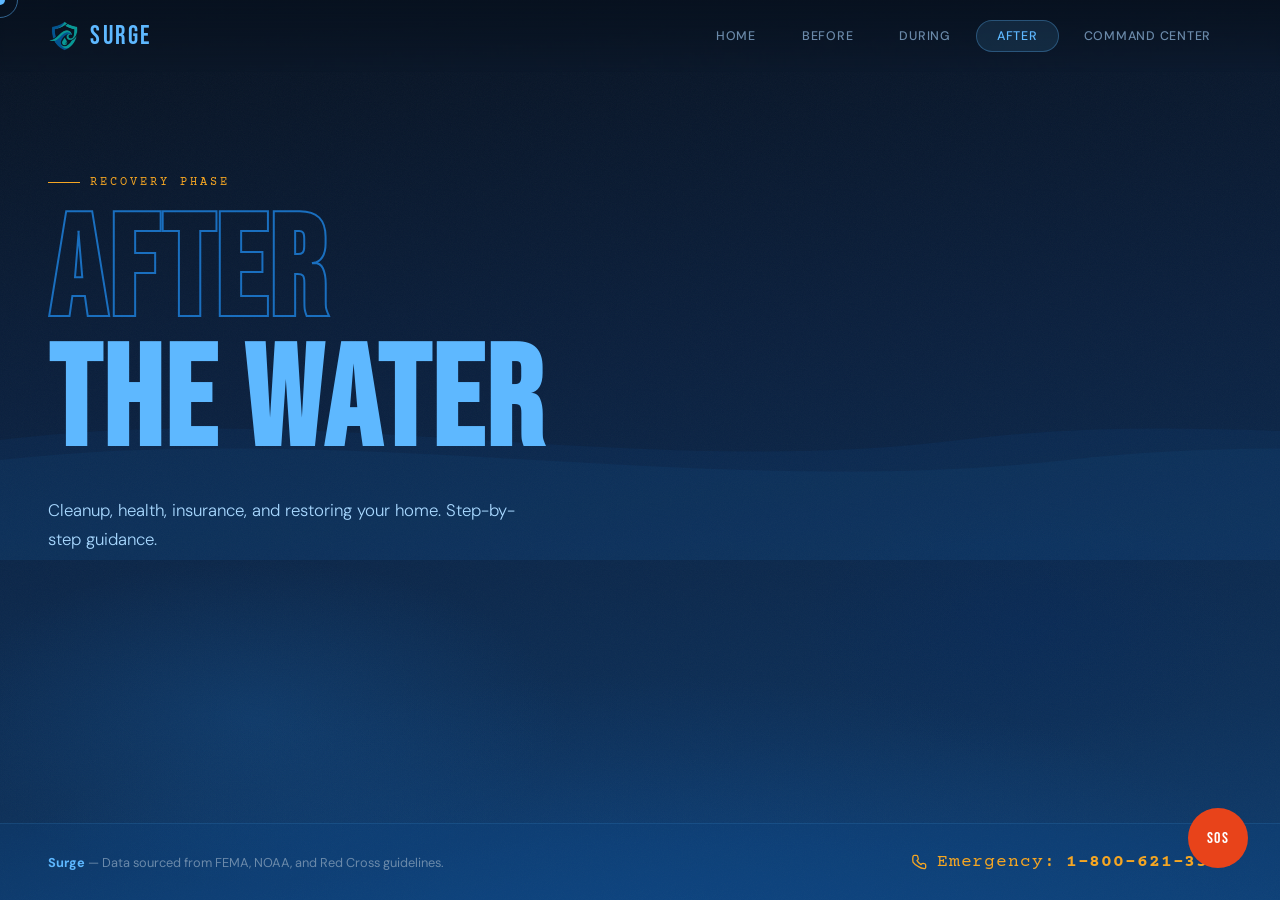
==== commit 80ce5e56: "Unify design system across safety pages and add content for during/after phases" ====
--- a/after.html
+++ b/after.html
@@ -43,7 +43,7 @@
             <div class="nav-logo">
                 <a href="index.html"
                     style="text-decoration:none; color:inherit; display:flex; align-items:center; gap:10px;">
-                    <img src="logo.png" alt="Surge Logo" style="height: 32px; width: auto;" />
+                    <img src="assets/logo.png" alt="Surge Logo" style="height: 32px; width: auto;" />
                     Surge
                 </a>
             </div>
@@ -52,7 +52,7 @@
                 <a href="before.html" class="nav-tab">Before</a>
                 <a href="during.html" class="nav-tab">During</a>
                 <a href="after.html" class="nav-tab active">After</a>
-                <a href="detect.html" class="nav-tab">Detect</a>
+                <a href="detect.html" class="nav-tab">Command Center</a>
             </div>
         </nav>
 
@@ -71,7 +71,7 @@
         <!-- Bottom strip -->
         <div class="strip" style="position: absolute; bottom: 0; width: 100%;">
             <div class="strip-text">
-                <strong>Surge</strong> — Built for the hackathon. Data sourced from FEMA, NOAA, and Red Cross
+                <strong>Surge</strong> — Data sourced from FEMA, NOAA, and Red Cross
                 guidelines.
             </div>
             <div class="strip-hotline">
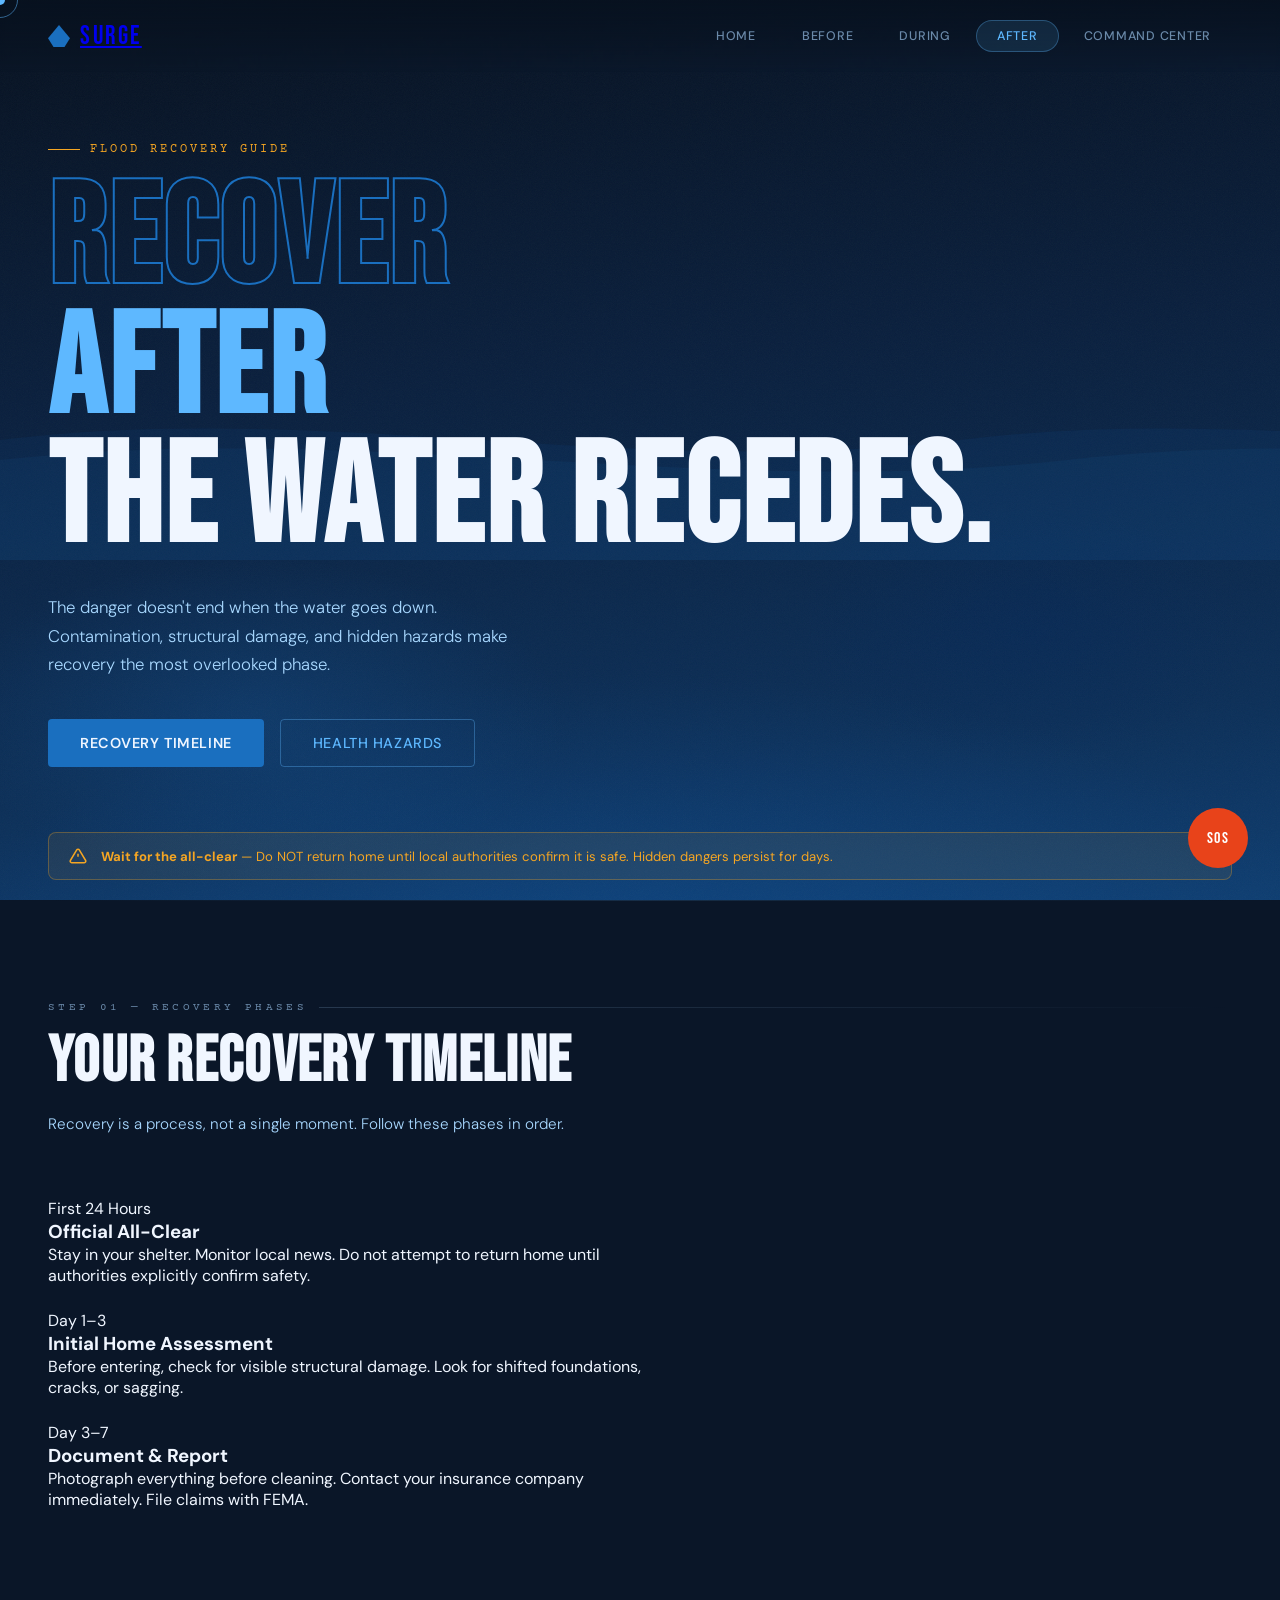
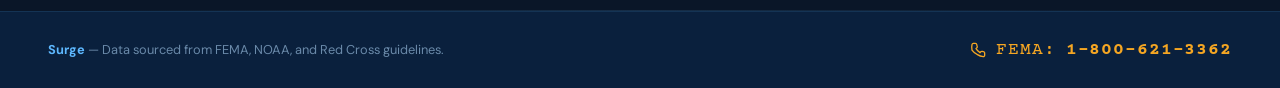
==== commit 598b2b25: "Implement responsive mobile menu and add favicon branding across all pages" ====
--- a/after.html
+++ b/after.html
@@ -1,118 +1,163 @@
 <!DOCTYPE html>
 <html lang="en">
-
 <head>
-    <meta charset="UTF-8" />
-    <meta name="viewport" content="width=device-width, initial-scale=1.0" />
-    <title>Surge | After a Flood</title>
-    <link
-        href="https://fonts.googleapis.com/css2?family=Bebas+Neue&family=DM+Sans:ital,wght@0,300;0,400;0,500;0,700;1,300&family=Courier+Prime:wght@400;700&display=swap"
-        rel="stylesheet" />
-    <link rel="stylesheet" href="style.css" />
+  <meta charset="UTF-8" />
+  <meta name="viewport" content="width=device-width, initial-scale=1.0"/>
+  <title>Surge — After a Flood</title>
+  <link href="https://fonts.googleapis.com/css2?family=Bebas+Neue&family=DM+Sans:ital,wght@0,300;0,400;0,500;0,700;1,300&family=Courier+Prime:wght@400;700&display=swap" rel="stylesheet"/>
+  <link rel="stylesheet" href="style.css"/>
+  <link rel="icon" type="image/png" href="assets/logo.png">
 </head>
-
 <body>
 
-    <!-- Custom cursor -->
-    <div class="cursor" id="cursor"></div>
-    <div class="cursor-ring" id="cursorRing"></div>
+<!-- Custom cursor -->
+<div class="cursor" id="cursor"></div>
+<div class="cursor-ring" id="cursorRing"></div>
 
-    <!-- Scroll progress bar -->
-    <div class="scroll-bar" id="scrollBar"></div>
+<!-- Scroll progress bar -->
+<div class="scroll-bar" id="scrollBar"></div>
 
-    <!-- Background -->
-    <div class="bg-water">
-        <div class="wave-lines">
-            <svg viewBox="0 0 1440 200" preserveAspectRatio="none" xmlns="http://www.w3.org/2000/svg" height="200">
-                <path
-                    d="M0,80 C180,40 360,120 540,80 C720,40 900,120 1080,80 C1260,40 1380,100 1440,80 L1440,200 L0,200 Z"
-                    fill="rgba(14,77,146,0.12)" />
-                <path
-                    d="M0,100 C200,60 400,140 600,100 C800,60 1000,140 1200,100 C1320,75 1400,110 1440,100 L1440,200 L0,200 Z"
-                    fill="rgba(26,111,191,0.08)" style="animation-delay:-3s" />
-            </svg>
-        </div>
-        <div class="particles" id="particles"></div>
+<!-- Background -->
+<div class="bg-water">
+  <div class="wave-lines">
+    <svg viewBox="0 0 1440 200" preserveAspectRatio="none" xmlns="http://www.w3.org/2000/svg" height="200">
+      <path d="M0,80 C180,40 360,120 540,80 C720,40 900,120 1080,80 C1260,40 1380,100 1440,80 L1440,200 L0,200 Z"
+            fill="rgba(14,77,146,0.12)"/>
+      <path d="M0,100 C200,60 400,140 600,100 C800,60 1000,140 1200,100 C1320,75 1400,110 1440,100 L1440,200 L0,200 Z"
+            fill="rgba(26,111,191,0.08)"/>
+    </svg>
+  </div>
+  <div class="particles" id="particles"></div>
+</div>
+<div class="grain"></div>
+
+<!-- Page -->
+<div class="page">
+
+  <!-- Nav -->
+  <nav>
+    <div class="nav-logo">
+      <div class="drop-icon"></div>
+      <a href="index.html">Surge</a>
     </div>
-    <div class="grain"></div>
+    <div class="nav-toggle" id="navToggle">
+        <span></span>
+        <span></span>
+        <span></span>
+    </div>
+    <div class="nav-tabs" id="navTabs">
+      <a href="index.html" class="nav-tab">Home</a>
+      <a href="before.html" class="nav-tab">Before</a>
+      <a href="during.html" class="nav-tab">During</a>
+      <a href="after.html" class="nav-tab active">After</a>
+      <a href="detect.html" class="nav-tab">Command Center</a>
+    </div>
+  </nav>
 
-    <!-- Page -->
-    <div class="page">
-
-        <nav>
-            <div class="nav-logo">
-                <a href="index.html"
-                    style="text-decoration:none; color:inherit; display:flex; align-items:center; gap:10px;">
-                    <img src="assets/logo.png" alt="Surge Logo" style="height: 32px; width: auto;" />
-                    Surge
-                </a>
-            </div>
-            <div class="nav-tabs">
-                <a href="index.html" class="nav-tab">Home</a>
-                <a href="before.html" class="nav-tab">Before</a>
-                <a href="during.html" class="nav-tab">During</a>
-                <a href="after.html" class="nav-tab active">After</a>
-                <a href="detect.html" class="nav-tab">Command Center</a>
-            </div>
-        </nav>
-
-        <!-- Hero Placeholder -->
-        <section class="hero" style="min-height: 80vh;">
-            <div class="hero-eyebrow">Recovery Phase</div>
-            <h1 class="hero-title">
-                <span class="outline">After</span>
-                <span class="accent">The Water</span>
-            </h1>
-            <p class="hero-subtitle">
-                Cleanup, health, insurance, and restoring your home. Step-by-step guidance.
-            </p>
-        </section>
-
-        <!-- Bottom strip -->
-        <div class="strip" style="position: absolute; bottom: 0; width: 100%;">
-            <div class="strip-text">
-                <strong>Surge</strong> — Data sourced from FEMA, NOAA, and Red Cross
-                guidelines.
-            </div>
-            <div class="strip-hotline">
-                <svg width="16" height="16" viewBox="0 0 24 24" fill="none" stroke="currentColor" stroke-width="2">
-                    <path
-                        d="M22 16.92v3a2 2 0 01-2.18 2 19.79 19.79 0 01-8.63-3.07A19.5 19.5 0 013 12.18 19.79 19.79 0 013.07 3.5 2 2 0 015.11 2h3a2 2 0 012 1.72c.127.96.361 1.903.7 2.81a2 2 0 01-.45 2.11L9.09 9.91A16 16 0 0015 15.91l1.27-1.27a2 2 0 012.11-.45c.907.339 1.85.573 2.81.7A2 2 0 0122 16.92z" />
-                </svg>
-                Emergency: <strong>1-800-621-3362</strong>
-            </div>
-        </div>
-
+  <!-- Hero -->
+  <section class="hero">
+    <div class="hero-eyebrow">Flood Recovery Guide</div>
+    <h1 class="hero-title">
+      <span class="outline">Recover</span>
+      <span class="accent">After</span>
+      <span>The Water</span>
+      <span>Recedes.</span>
+    </h1>
+    <p class="hero-subtitle">
+      The danger doesn't end when the water goes down. Contamination, structural damage,
+      and hidden hazards make recovery the most overlooked phase.
+    </p>
+    <div class="hero-cta">
+      <button class="btn-primary" onclick="document.getElementById('timeline').scrollIntoView({behavior:'smooth'})">Recovery Timeline</button>
+      <button class="btn-ghost" onclick="document.getElementById('hazards').scrollIntoView({behavior:'smooth'})">Health Hazards</button>
     </div>
 
-    <!-- Floating SOS -->
-    <button class="sos-btn" onclick="alert('In a real emergency, call 911 immediately.')">SOS</button>
+    <div class="alert-ribbon" style="opacity: 1;">
+      <svg width="18" height="18" viewBox="0 0 24 24" fill="none" stroke="currentColor" stroke-width="2"><path d="M10.29 3.86L1.82 18a2 2 0 001.71 3h16.94a2 2 0 001.71-3L13.71 3.86a2 2 0 00-3.42 0z"/><line x1="12" y1="9" x2="12" y2="13"/><line x1="12" y1="17" x2="12.01" y2="17"/></svg>
+      <span><strong>Wait for the all-clear</strong> — Do NOT return home until local authorities confirm it is safe. Hidden dangers persist for days.</span>
+    </div>
+  </section>
 
-    <script>
-        const cursor = document.getElementById('cursor');
-        const ring = document.getElementById('cursorRing');
-        let mx = 0, my = 0, rx = 0, ry = 0;
-        document.addEventListener('mousemove', e => {
-            mx = e.clientX; my = e.clientY;
-            cursor.style.left = mx + 'px'; cursor.style.top = my + 'px';
-        });
-        (function animRing() {
-            rx += (mx - rx) * 0.14; ry += (my - ry) * 0.14;
-            ring.style.left = rx + 'px'; ring.style.top = ry + 'px';
-            requestAnimationFrame(animRing);
-        })();
+  <div class="divider"></div>
 
-        const bar = document.getElementById('scrollBar');
-        window.addEventListener('scroll', () => {
-            const pct = window.scrollY / (document.body.scrollHeight - window.innerHeight) * 100;
-            bar.style.width = pct + '%';
-        });
+  <!-- Recovery Timeline -->
+  <section id="timeline">
+    <div class="section-label">Step 01 — Recovery Phases</div>
+    <h2 class="section-title reveal">Your Recovery Timeline</h2>
+    <p class="section-desc reveal reveal-delay-1">Recovery is a process, not a single moment. Follow these phases in order.</p>
 
-        const pCont = document.getElementById('particles');
-        for (let i = 0; i < 40; i++) {
-            const p = document.createElement('div');
-            p.className = 'particle';
-            p.style.cssText = `
+    <div class="action-grid" style="display: flex; flex-direction: column; gap: 24px;">
+      <div class="action-card reveal" style="max-width: 600px;">
+        <span class="card-tag">First 24 Hours</span>
+        <h3>Official All-Clear</h3>
+        <p>Stay in your shelter. Monitor local news. Do not attempt to return home until authorities explicitly confirm safety.</p>
+      </div>
+      <div class="action-card reveal reveal-delay-1" style="max-width: 600px;">
+        <span class="card-tag">Day 1–3</span>
+        <h3>Initial Home Assessment</h3>
+        <p>Before entering, check for visible structural damage. Look for shifted foundations, cracks, or sagging.</p>
+      </div>
+      <div class="action-card reveal reveal-delay-2" style="max-width: 600px;">
+        <span class="card-tag">Day 3–7</span>
+        <h3>Document & Report</h3>
+        <p>Photograph everything before cleaning. Contact your insurance company immediately. File claims with FEMA.</p>
+      </div>
+    </div>
+  </section>
+
+  <div class="divider"></div>
+
+  <!-- Bottom strip -->
+  <div class="strip">
+    <div class="strip-text">
+      <strong>Surge</strong> — Data sourced from FEMA, NOAA, and Red Cross guidelines.
+    </div>
+    <div class="strip-hotline">
+      <svg width="16" height="16" viewBox="0 0 24 24" fill="none" stroke="currentColor" stroke-width="2"><path d="M22 16.92v3a2 2 0 01-2.18 2 19.79 19.79 0 01-8.63-3.07A19.5 19.5 0 013 12.18 19.79 19.79 0 013.07 3.5 2 2 0 015.11 2h3a2 2 0 012 1.72c.127.96.361 1.903.7 2.81a2 2 0 01-.45 2.11L9.09 9.91A16 16 0 0015 15.91l1.27-1.27a2 2 0 012.11-.45c.907.339 1.85.573 2.81.7A2 2 0 0122 16.92z"/></svg>
+      FEMA: <strong>1-800-621-3362</strong>
+    </div>
+  </div>
+
+</div><!-- /page -->
+
+<!-- Floating SOS -->
+<button class="sos-btn" onclick="alert('In a real emergency, call 911 immediately.')">SOS</button>
+
+<script>
+  // Custom Cursor
+  const cursor = document.getElementById('cursor');
+  const ring = document.getElementById('cursorRing');
+  let mx = 0, my = 0, rx = 0, ry = 0;
+  document.addEventListener('mousemove', e => {
+    mx = e.clientX; my = e.clientY;
+    cursor.style.left = mx + 'px'; cursor.style.top = my + 'px';
+  });
+  (function animRing() {
+    rx += (mx - rx) * 0.14; ry += (my - ry) * 0.14;
+    ring.style.left = rx + 'px'; ring.style.top = ry + 'px';
+    requestAnimationFrame(animRing);
+  })();
+
+  // Scroll bar
+  const bar = document.getElementById('scrollBar');
+  window.addEventListener('scroll', () => {
+    const pct = window.scrollY / (document.body.scrollHeight - window.innerHeight) * 100;
+    bar.style.width = pct + '%';
+  });
+
+  // Scroll reveal
+  const reveals = document.querySelectorAll('.reveal');
+  const obs = new IntersectionObserver(entries => {
+    entries.forEach(e => { if (e.isIntersecting) e.target.classList.add('visible'); });
+  }, { threshold: 0.12 });
+  reveals.forEach(r => obs.observe(r));
+
+  // Particles
+  const pCont = document.getElementById('particles');
+  for (let i = 0; i < 40; i++) {
+    const p = document.createElement('div');
+    p.className = 'particle';
+    p.style.cssText = `
       left:${Math.random() * 100}%;
       bottom:${Math.random() * 30}%;
       --dur:${6 + Math.random() * 10}s;
@@ -120,9 +165,24 @@
       --drift:${(Math.random() - 0.5) * 60}px;
       width:${1 + Math.random() * 2}px; height:${1 + Math.random() * 2}px;
     `;
-            pCont.appendChild(p);
-        }
-    </script>
+    pCont.appendChild(p);
+  }
+
+  // Mobile Menu Toggle
+  const navToggle = document.getElementById('navToggle');
+  const navTabs = document.getElementById('navTabs');
+
+  navToggle.addEventListener('click', () => {
+    navToggle.classList.toggle('open');
+    navTabs.classList.toggle('open');
+  });
+
+  document.querySelectorAll('.nav-tab').forEach(tab => {
+    tab.addEventListener('click', () => {
+      navToggle.classList.remove('open');
+      navTabs.classList.remove('open');
+    });
+  });
+</script>
 </body>
-
 </html>
--- a/style.css
+++ b/style.css
@@ -1042,7 +1042,60 @@
 }
 
 /* Responsive */
+.nav-toggle {
+    display: none;
+    flex-direction: column;
+    gap: 5px;
+    cursor: pointer;
+    z-index: 101;
+}
+
+.nav-toggle span {
+    display: block;
+    width: 25px;
+    height: 2px;
+    background: var(--foam);
+    transition: all 0.3s ease;
+}
+
+/* Hamburger to X animation */
+.nav-toggle.open span:nth-child(1) { transform: translateY(7px) rotate(45deg); }
+.nav-toggle.open span:nth-child(2) { opacity: 0; }
+.nav-toggle.open span:nth-child(3) { transform: translateY(-7px) rotate(-45deg); }
+
 @media (max-width: 900px) {
+    .nav-toggle {
+        display: flex;
+    }
+
+    .nav-tabs {
+        position: fixed;
+        top: 0;
+        right: -100%;
+        width: 100%;
+        height: 100vh;
+        background: rgba(10, 22, 40, 0.98);
+        backdrop-filter: blur(15px);
+        flex-direction: column;
+        align-items: center;
+        justify-content: center;
+        gap: 30px;
+        transition: right 0.4s cubic-bezier(0.165, 0.84, 0.44, 1);
+        z-index: 100;
+        padding: 40px;
+    }
+
+    .nav-tabs.open {
+        right: 0;
+    }
+
+    .nav-tab {
+        font-size: 1.2rem;
+        width: 100%;
+        text-align: center;
+        padding: 15px;
+    }
+
     nav {
         padding: 16px 24px;
     }
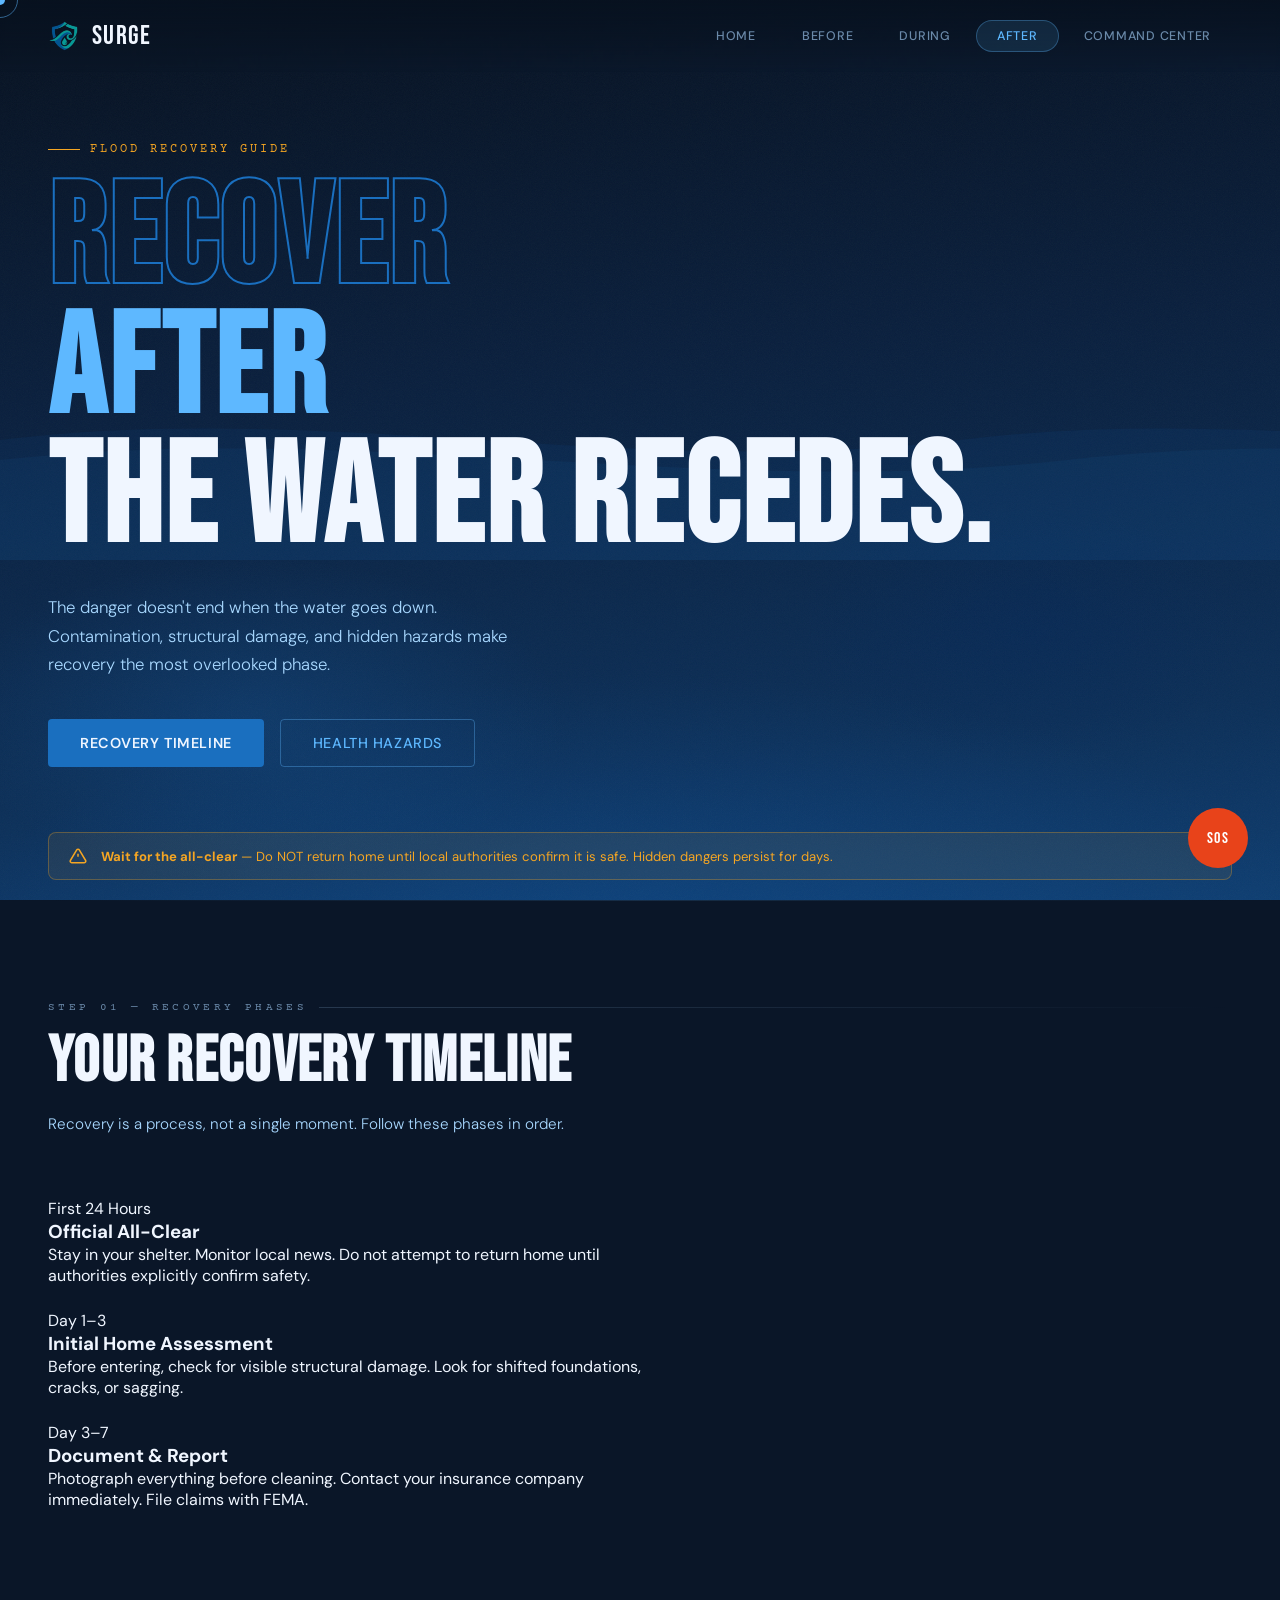
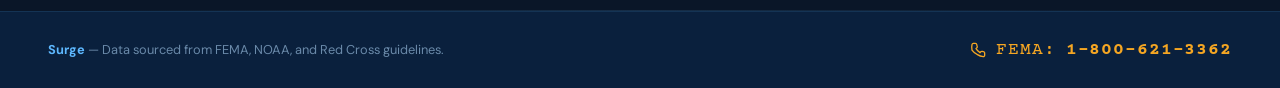
==== commit e4a77671: "Integrate real-time Flood AI Assessment Dashboard" ====
--- a/after.html
+++ b/after.html
@@ -37,8 +37,10 @@
   <!-- Nav -->
   <nav>
     <div class="nav-logo">
-      <div class="drop-icon"></div>
-      <a href="index.html">Surge</a>
+      <a href="index.html">
+        <img src="assets/logo.png" alt="Surge Logo" />
+        Surge
+      </a>
     </div>
     <div class="nav-toggle" id="navToggle">
         <span></span>
@@ -123,66 +125,6 @@
 <!-- Floating SOS -->
 <button class="sos-btn" onclick="alert('In a real emergency, call 911 immediately.')">SOS</button>
 
-<script>
-  // Custom Cursor
-  const cursor = document.getElementById('cursor');
-  const ring = document.getElementById('cursorRing');
-  let mx = 0, my = 0, rx = 0, ry = 0;
-  document.addEventListener('mousemove', e => {
-    mx = e.clientX; my = e.clientY;
-    cursor.style.left = mx + 'px'; cursor.style.top = my + 'px';
-  });
-  (function animRing() {
-    rx += (mx - rx) * 0.14; ry += (my - ry) * 0.14;
-    ring.style.left = rx + 'px'; ring.style.top = ry + 'px';
-    requestAnimationFrame(animRing);
-  })();
-
-  // Scroll bar
-  const bar = document.getElementById('scrollBar');
-  window.addEventListener('scroll', () => {
-    const pct = window.scrollY / (document.body.scrollHeight - window.innerHeight) * 100;
-    bar.style.width = pct + '%';
-  });
-
-  // Scroll reveal
-  const reveals = document.querySelectorAll('.reveal');
-  const obs = new IntersectionObserver(entries => {
-    entries.forEach(e => { if (e.isIntersecting) e.target.classList.add('visible'); });
-  }, { threshold: 0.12 });
-  reveals.forEach(r => obs.observe(r));
-
-  // Particles
-  const pCont = document.getElementById('particles');
-  for (let i = 0; i < 40; i++) {
-    const p = document.createElement('div');
-    p.className = 'particle';
-    p.style.cssText = `
-      left:${Math.random() * 100}%;
-      bottom:${Math.random() * 30}%;
-      --dur:${6 + Math.random() * 10}s;
-      --delay:${Math.random() * 8}s;
-      --drift:${(Math.random() - 0.5) * 60}px;
-      width:${1 + Math.random() * 2}px; height:${1 + Math.random() * 2}px;
-    `;
-    pCont.appendChild(p);
-  }
-
-  // Mobile Menu Toggle
-  const navToggle = document.getElementById('navToggle');
-  const navTabs = document.getElementById('navTabs');
-
-  navToggle.addEventListener('click', () => {
-    navToggle.classList.toggle('open');
-    navTabs.classList.toggle('open');
-  });
-
-  document.querySelectorAll('.nav-tab').forEach(tab => {
-    tab.addEventListener('click', () => {
-      navToggle.classList.remove('open');
-      navTabs.classList.remove('open');
-    });
-  });
-</script>
+  <script src="script.js"></script>
 </body>
 </html>
--- a/style.css
+++ b/style.css
@@ -181,35 +181,27 @@
     backdrop-filter: blur(2px);
 }
 
-.nav-logo {
+.nav-logo a {
+    text-decoration: none;
+    color: inherit;
+    display: flex;
+    align-items: center;
+    gap: 12px;
     font-family: 'Bebas Neue', sans-serif;
-    font-size: 1.6rem;
-    letter-spacing: 0.1em;
-    color: var(--foam);
-    display: flex;
-    align-items: center;
-    gap: 10px;
-}
-
-.nav-logo .drop-icon {
-    width: 22px;
-    height: 22px;
-    background: var(--tide);
-    clip-path: polygon(50% 0%, 100% 60%, 75% 100%, 25% 100%, 0% 60%);
-    animation: pulse-drop 3s ease-in-out infinite;
-}
-
-@keyframes pulse-drop {
-
-    0%,
-    100% {
-        transform: scale(1);
-        box-shadow: 0 0 0 0 rgba(94, 184, 255, 0.4);
-    }
-
-    50% {
-        transform: scale(1.1);
-    }
+    font-size: 1.7rem;
+    letter-spacing: 0.05em;
+    color: var(--white);
+    transition: opacity 0.2s;
+}
+
+.nav-logo a:hover {
+    opacity: 0.8;
+}
+
+.nav-logo img {
+    height: 32px;
+    width: auto;
+    display: block;
 }
 
 .nav-tabs {
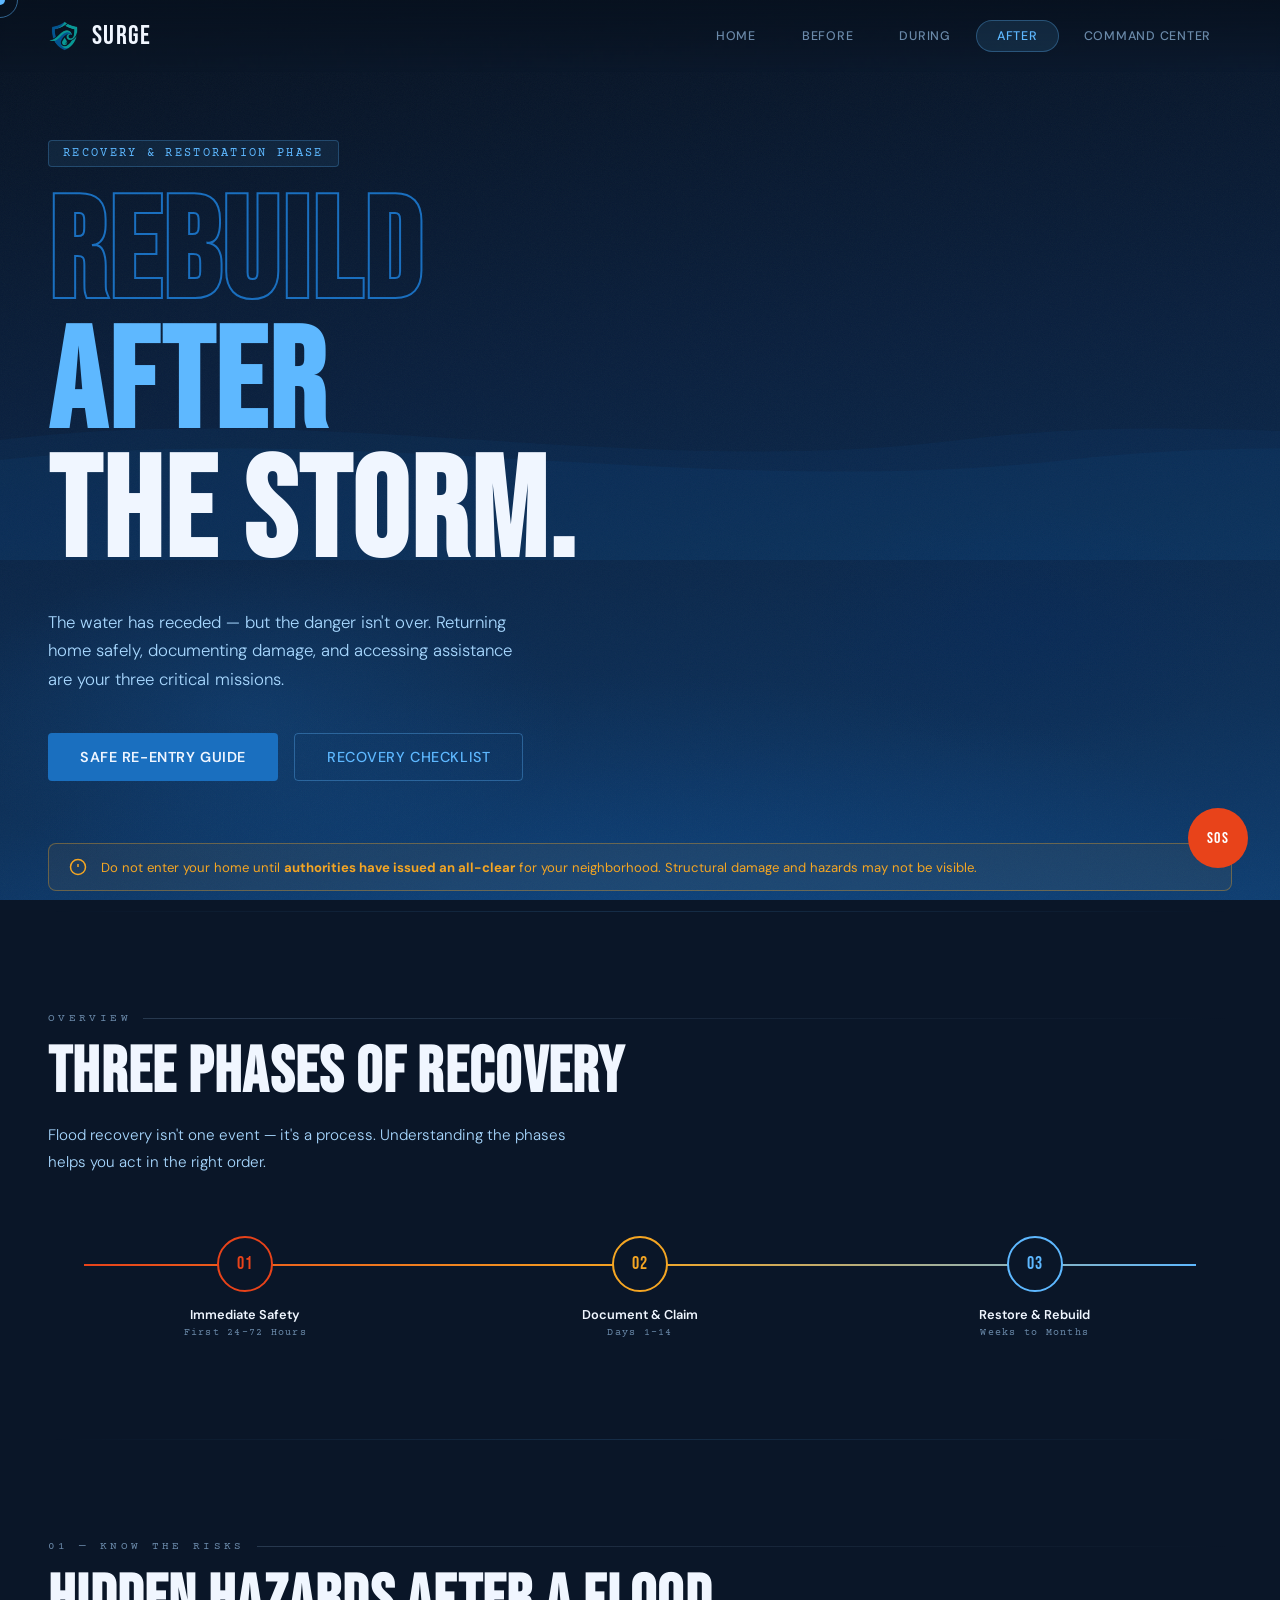
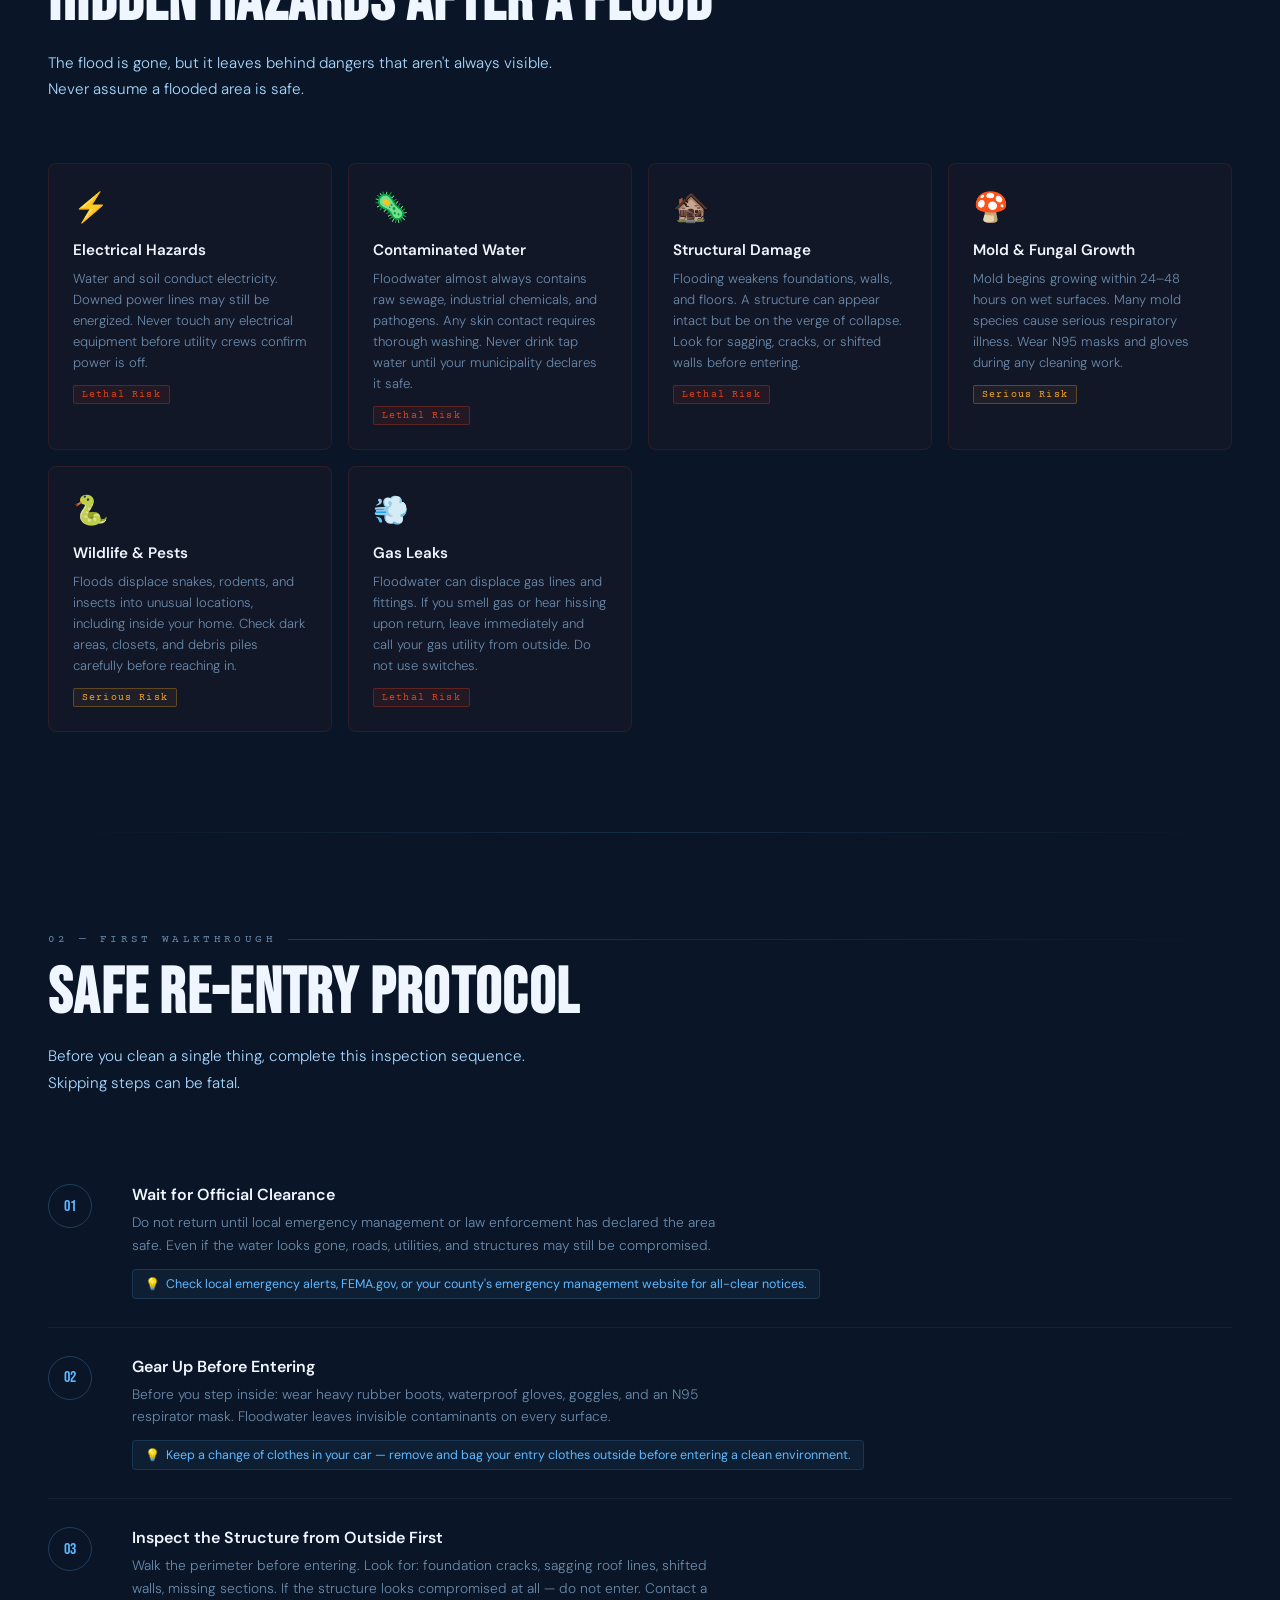
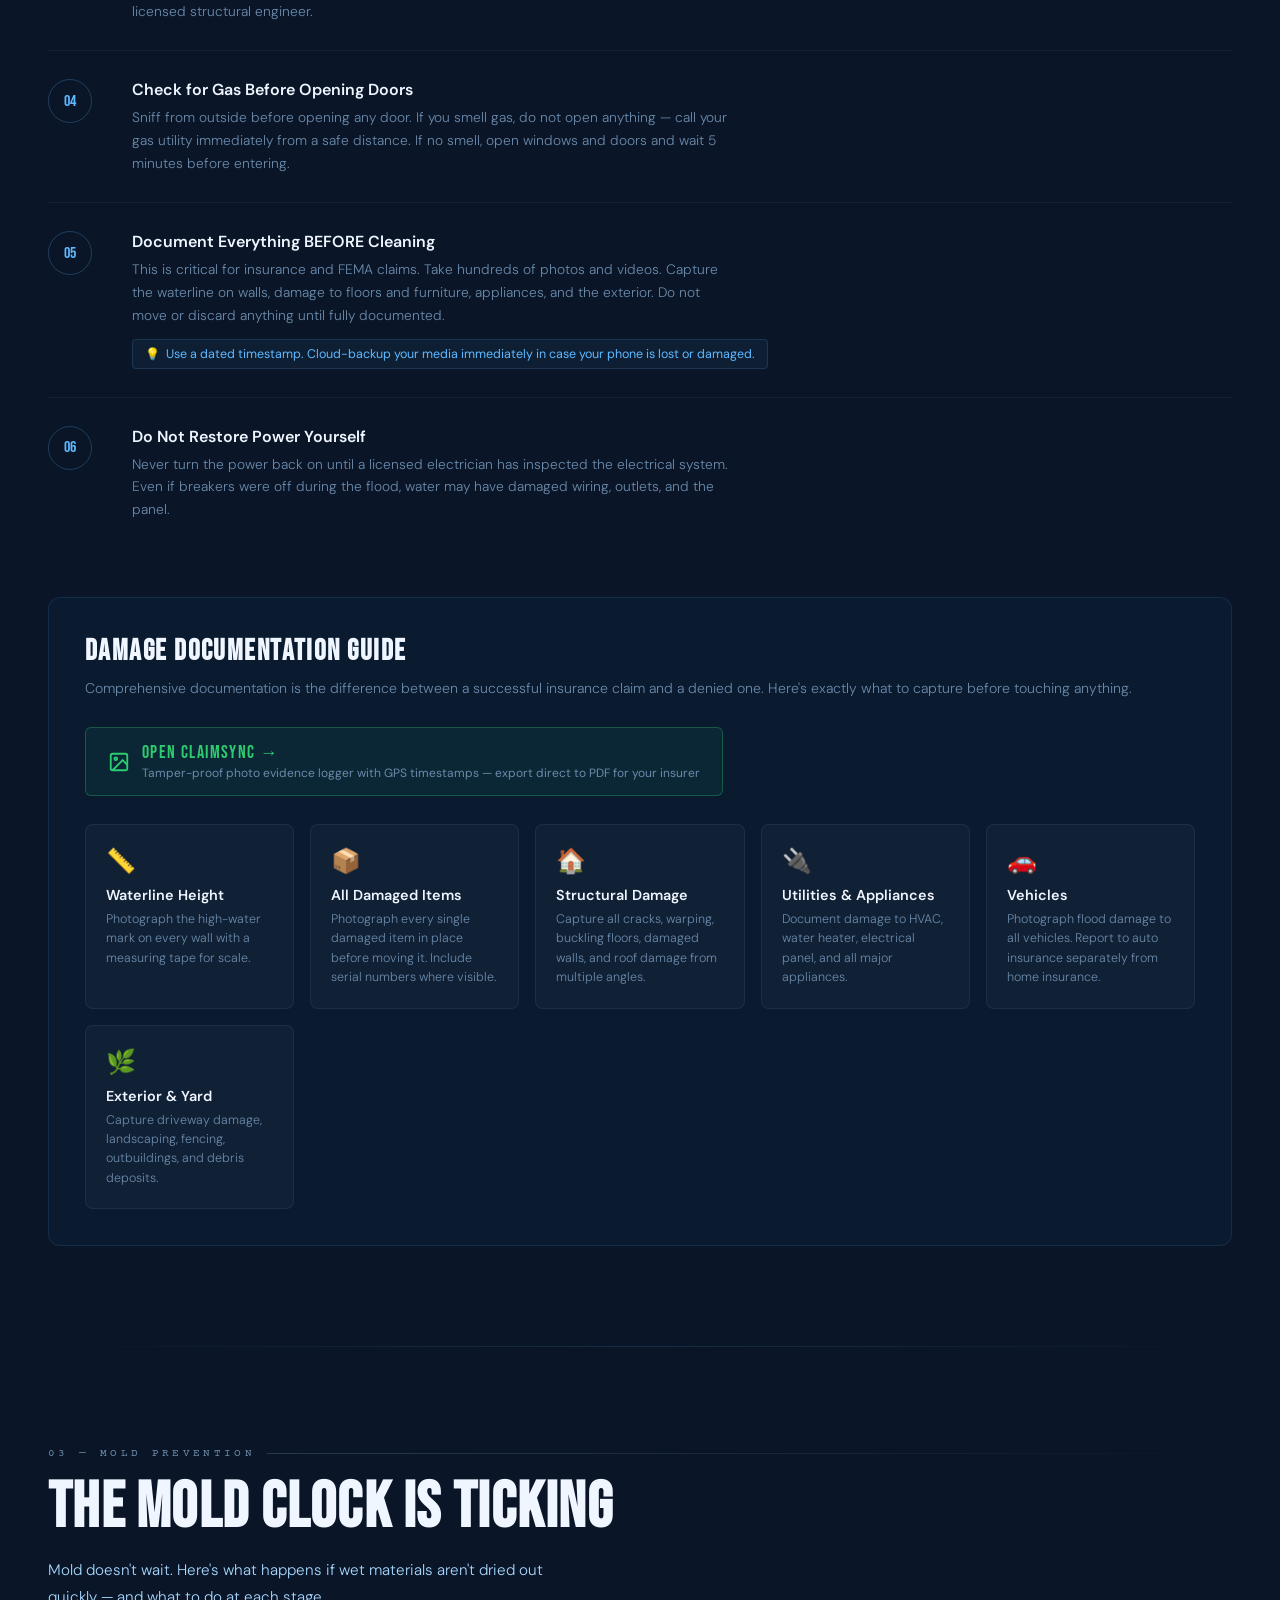
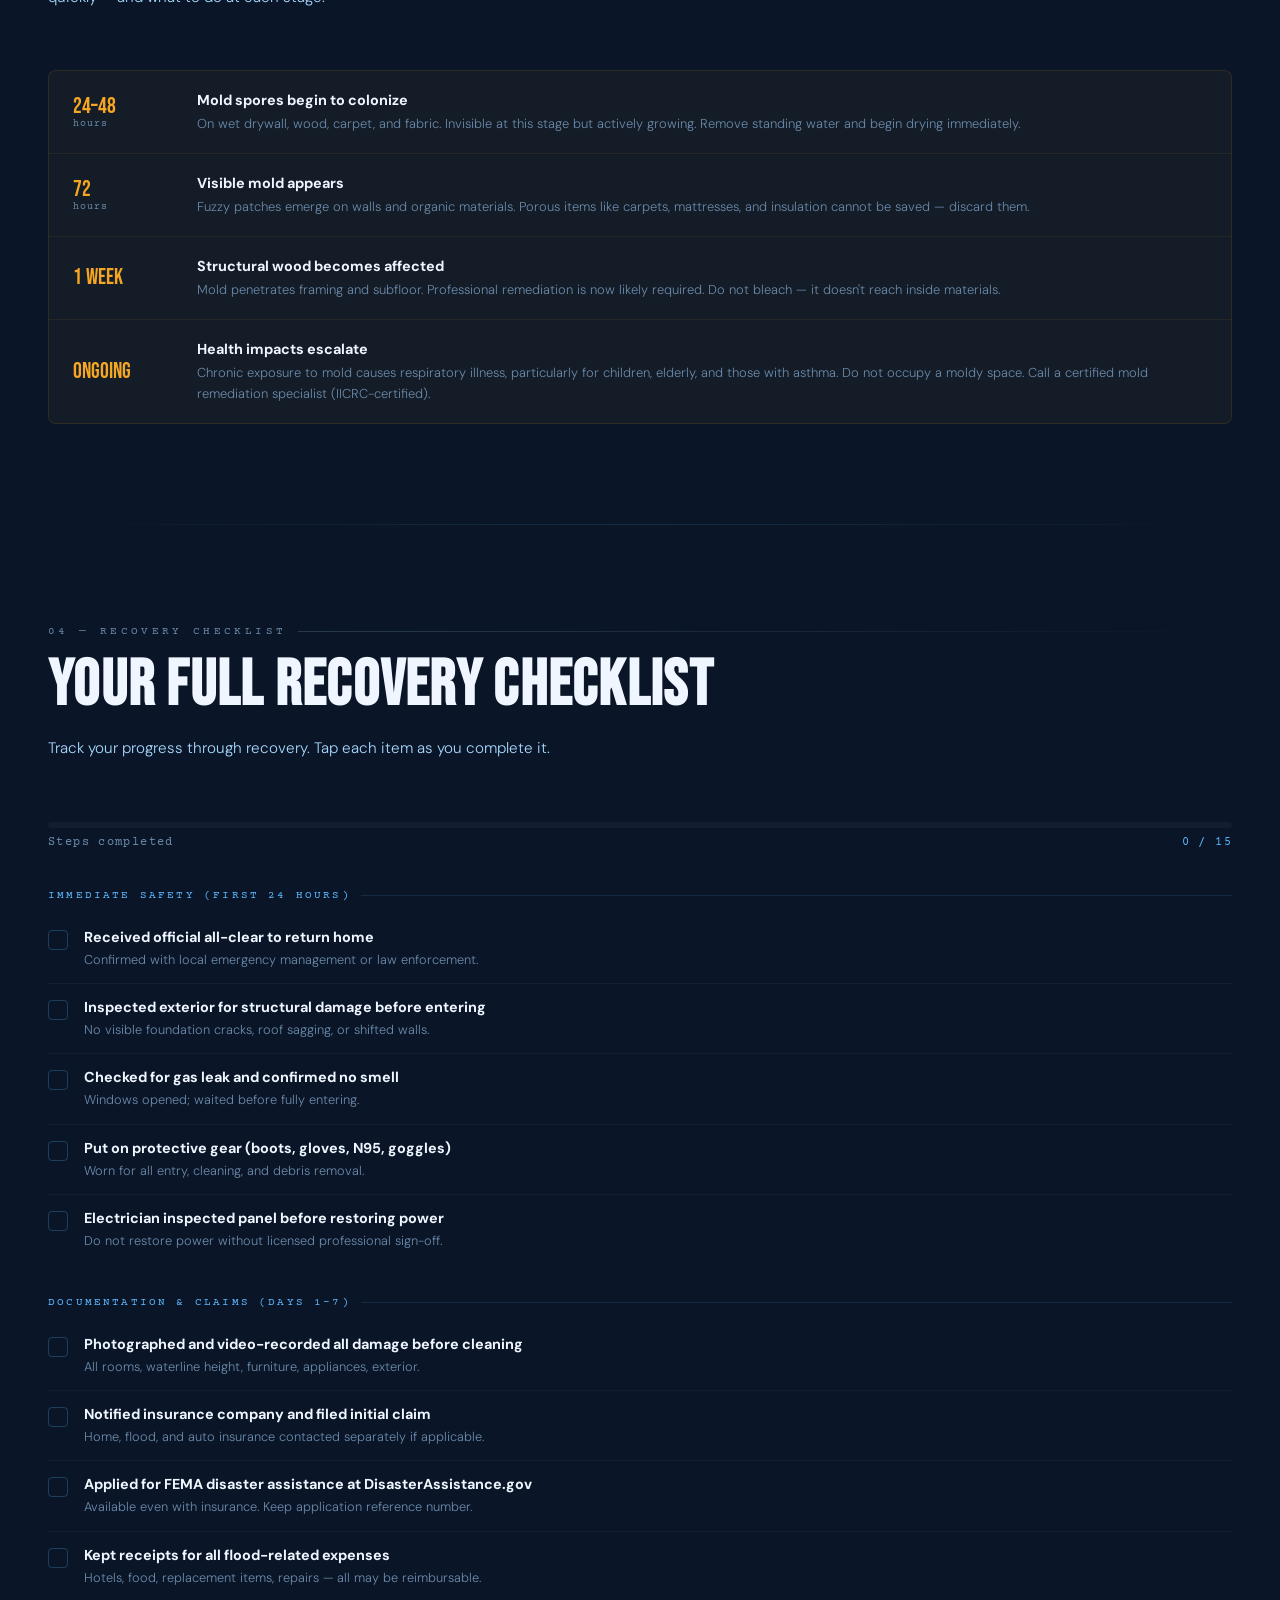
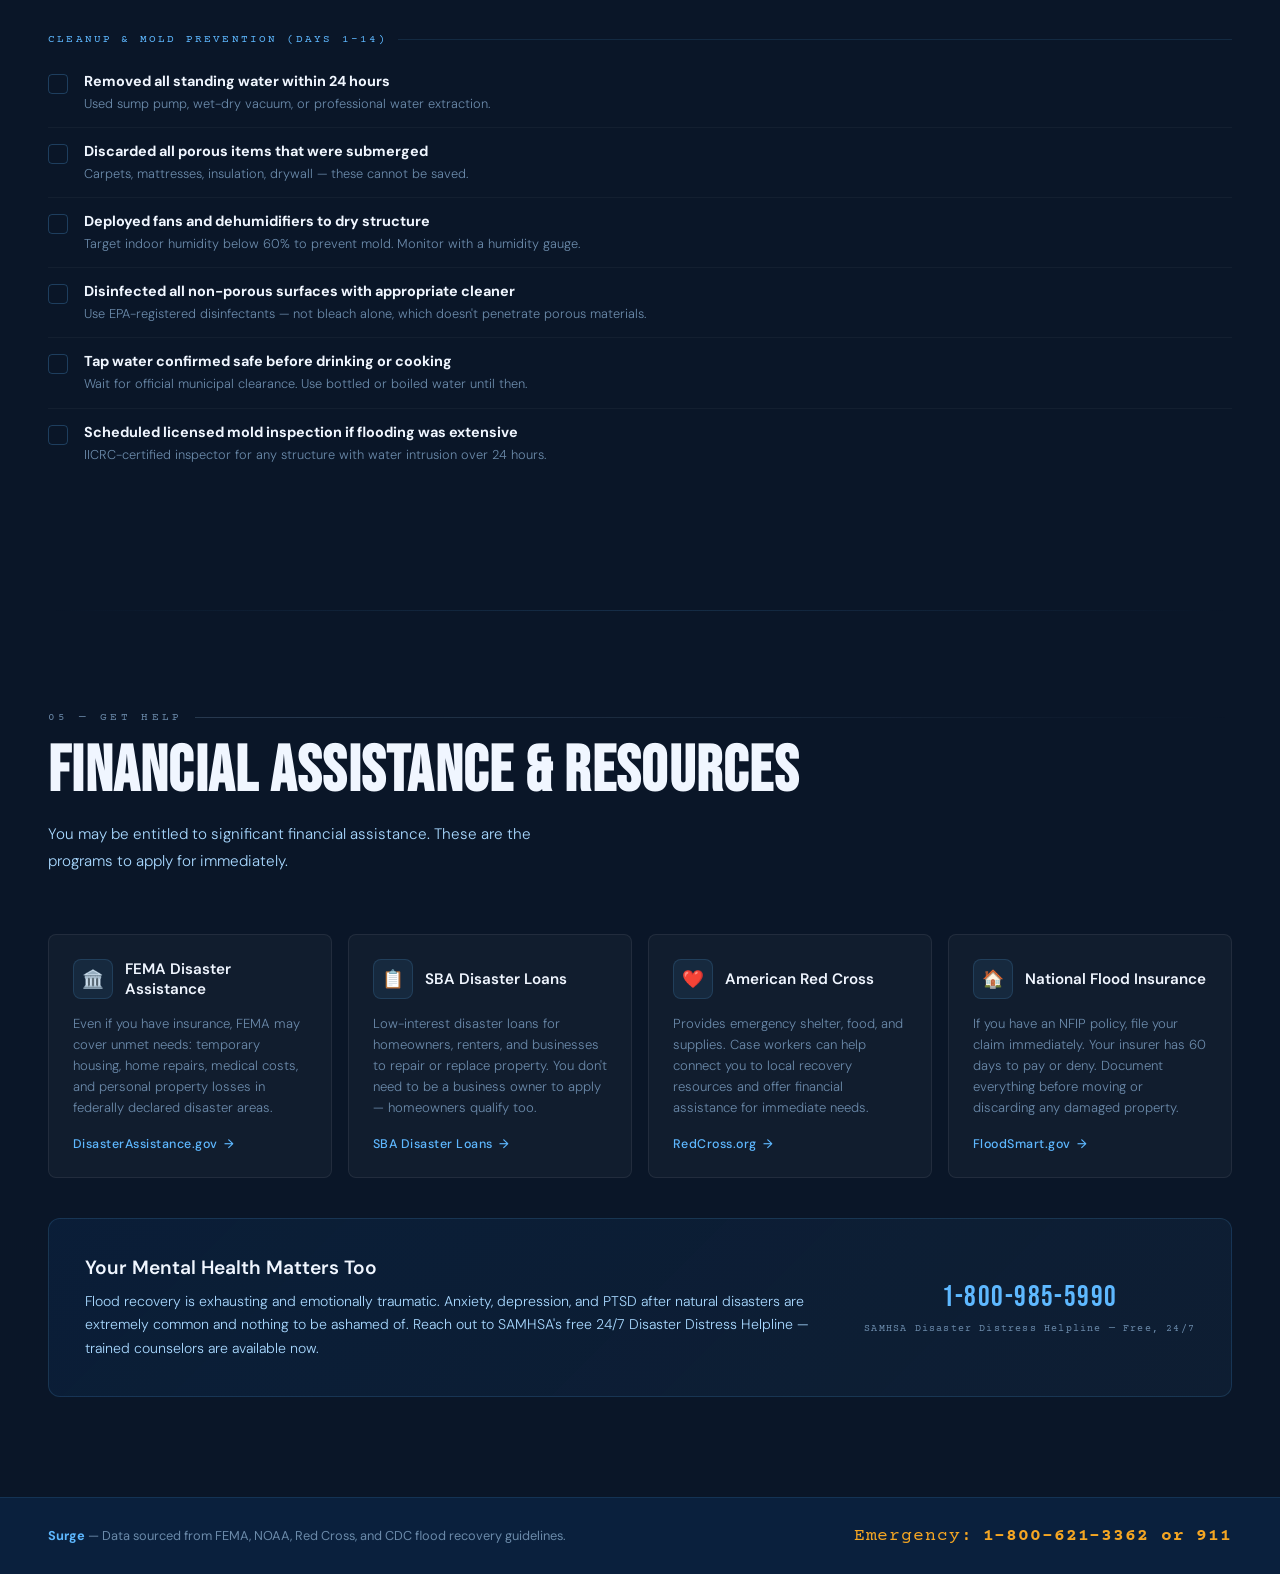
==== commit c2a84ba2: "Expand flood response guides & add emergency SOS modal" ====
--- a/after.html
+++ b/after.html
@@ -1,130 +1,1196 @@
 <!DOCTYPE html>
 <html lang="en">
+
 <head>
-  <meta charset="UTF-8" />
-  <meta name="viewport" content="width=device-width, initial-scale=1.0"/>
-  <title>Surge — After a Flood</title>
-  <link href="https://fonts.googleapis.com/css2?family=Bebas+Neue&family=DM+Sans:ital,wght@0,300;0,400;0,500;0,700;1,300&family=Courier+Prime:wght@400;700&display=swap" rel="stylesheet"/>
-  <link rel="stylesheet" href="style.css"/>
-  <link rel="icon" type="image/png" href="assets/logo.png">
+    <meta charset="UTF-8" />
+    <meta name="viewport" content="width=device-width, initial-scale=1.0" />
+    <title>Surge | After a Flood</title>
+    <meta name="description"
+        content="Recovery, safety, and damage documentation steps for returning home after a flood.">
+    <link rel="manifest" href="manifest.json">
+    <meta name="theme-color" content="#020c1b">
+    <link
+        href="https://fonts.googleapis.com/css2?family=Bebas+Neue&family=DM+Sans:ital,wght@0,300;0,400;0,500;0,700;1,300&family=Courier+Prime:wght@400;700&display=swap"
+        rel="stylesheet" />
+    <link rel="stylesheet" href="style.css" />
+    <link rel="icon" type="image/png" href="assets/logo.png">
+    <style>
+        /* ── AFTER PAGE EXTRAS ── */
+
+        .recovery-badge {
+            display: inline-flex;
+            align-items: center;
+            gap: 8px;
+            background: rgba(94, 184, 255, 0.08);
+            border: 1px solid rgba(94, 184, 255, 0.25);
+            border-radius: 4px;
+            padding: 6px 14px;
+            font-family: 'Courier Prime', monospace;
+            font-size: 0.72rem;
+            letter-spacing: 0.2em;
+            color: var(--foam);
+            text-transform: uppercase;
+            margin-bottom: 24px;
+            animation: fadeUp 0.6s 0.2s forwards;
+            opacity: 0;
+        }
+
+        /* PHASE TIMELINE */
+        .phase-timeline {
+            display: flex;
+            gap: 0;
+            margin-top: 48px;
+            position: relative;
+        }
+
+        .phase-timeline::before {
+            content: '';
+            position: absolute;
+            top: 28px;
+            left: 36px;
+            right: 36px;
+            height: 2px;
+            background: linear-gradient(to right, var(--danger), var(--warning), var(--foam));
+            z-index: 0;
+        }
+
+        .phase-step {
+            flex: 1;
+            display: flex;
+            flex-direction: column;
+            align-items: center;
+            text-align: center;
+            position: relative;
+            z-index: 1;
+            padding: 0 12px;
+        }
+
+        .phase-dot {
+            width: 56px;
+            height: 56px;
+            border-radius: 50%;
+            display: flex;
+            align-items: center;
+            justify-content: center;
+            font-family: 'Bebas Neue', sans-serif;
+            font-size: 1.1rem;
+            letter-spacing: 0.05em;
+            margin-bottom: 14px;
+            border: 2px solid;
+            background: var(--navy);
+            flex-shrink: 0;
+        }
+
+        .phase-step:nth-child(1) .phase-dot {
+            color: var(--danger);
+            border-color: var(--danger);
+        }
+
+        .phase-step:nth-child(2) .phase-dot {
+            color: var(--warning);
+            border-color: var(--warning);
+        }
+
+        .phase-step:nth-child(3) .phase-dot {
+            color: var(--foam);
+            border-color: var(--foam);
+        }
+
+        .phase-title {
+            font-size: 0.8rem;
+            font-weight: 600;
+            color: var(--white);
+            margin-bottom: 4px;
+        }
+
+        .phase-when {
+            font-family: 'Courier Prime', monospace;
+            font-size: 0.65rem;
+            letter-spacing: 0.12em;
+            color: var(--muted);
+        }
+
+        /* HAZARD CARDS */
+        .hazard-grid {
+            display: grid;
+            grid-template-columns: repeat(auto-fit, minmax(240px, 1fr));
+            gap: 16px;
+            margin-top: 40px;
+        }
+
+        .hazard-card {
+            background: rgba(232, 67, 26, 0.04);
+            border: 1px solid rgba(232, 67, 26, 0.12);
+            border-radius: 8px;
+            padding: 24px;
+            transition: border-color 0.2s, background 0.2s;
+        }
+
+        .hazard-card:hover {
+            background: rgba(232, 67, 26, 0.08);
+            border-color: rgba(232, 67, 26, 0.25);
+        }
+
+        .hazard-icon {
+            font-size: 1.8rem;
+            margin-bottom: 14px;
+            display: block;
+        }
+
+        .hazard-card h4 {
+            font-size: 0.95rem;
+            font-weight: 600;
+            color: var(--white);
+            margin-bottom: 8px;
+        }
+
+        .hazard-card p {
+            font-size: 0.82rem;
+            color: var(--muted);
+            line-height: 1.6;
+            font-weight: 300;
+        }
+
+        .hazard-level {
+            display: inline-block;
+            font-family: 'Courier Prime', monospace;
+            font-size: 0.6rem;
+            letter-spacing: 0.12em;
+            padding: 3px 8px;
+            border-radius: 2px;
+            margin-top: 12px;
+            border: 1px solid rgba(232, 67, 26, 0.3);
+            color: var(--danger);
+            background: rgba(232, 67, 26, 0.08);
+        }
+
+        .hazard-level.warn {
+            border-color: rgba(245, 166, 35, 0.3);
+            color: var(--warning);
+            background: rgba(245, 166, 35, 0.06);
+        }
+
+        /* RECOVERY STEPS — step-by-step with icons */
+        .recovery-steps {
+            display: flex;
+            flex-direction: column;
+            gap: 0;
+            margin-top: 48px;
+        }
+
+        .recovery-step {
+            display: grid;
+            grid-template-columns: 60px 1fr;
+            gap: 24px;
+            padding: 28px 0;
+            border-bottom: 1px solid rgba(255, 255, 255, 0.05);
+            align-items: start;
+        }
+
+        .recovery-step:last-child {
+            border-bottom: none;
+        }
+
+        .step-circle {
+            width: 44px;
+            height: 44px;
+            border-radius: 50%;
+            border: 1.5px solid rgba(94, 184, 255, 0.25);
+            display: flex;
+            align-items: center;
+            justify-content: center;
+            font-family: 'Bebas Neue', sans-serif;
+            font-size: 1rem;
+            color: var(--foam);
+            flex-shrink: 0;
+        }
+
+        .step-body h4 {
+            font-size: 1rem;
+            font-weight: 600;
+            color: var(--white);
+            margin-bottom: 6px;
+        }
+
+        .step-body p {
+            font-size: 0.86rem;
+            color: var(--muted);
+            line-height: 1.65;
+            font-weight: 300;
+            max-width: 600px;
+        }
+
+        .step-tip {
+            display: inline-flex;
+            align-items: center;
+            gap: 6px;
+            margin-top: 12px;
+            font-size: 0.78rem;
+            color: var(--foam);
+            background: rgba(94, 184, 255, 0.06);
+            border: 1px solid rgba(94, 184, 255, 0.15);
+            border-radius: 4px;
+            padding: 6px 12px;
+        }
+
+        .step-tip::before {
+            content: '💡';
+            font-size: 0.75rem;
+        }
+
+        /* DOCUMENTATION GUIDE */
+        .doc-box {
+            background: rgba(14, 77, 146, 0.08);
+            border: 1px solid rgba(94, 184, 255, 0.12);
+            border-radius: 12px;
+            padding: 36px;
+            margin-top: 48px;
+        }
+
+        .doc-box h3 {
+            font-family: 'Bebas Neue', sans-serif;
+            font-size: 1.8rem;
+            letter-spacing: 0.05em;
+            color: var(--white);
+            margin-bottom: 8px;
+        }
+
+        .doc-box>p {
+            font-size: 0.88rem;
+            color: var(--muted);
+            font-weight: 300;
+            line-height: 1.6;
+            margin-bottom: 28px;
+        }
+
+        .doc-grid {
+            display: grid;
+            grid-template-columns: repeat(auto-fit, minmax(200px, 1fr));
+            gap: 16px;
+        }
+
+        .doc-item {
+            background: rgba(255, 255, 255, 0.03);
+            border: 1px solid rgba(255, 255, 255, 0.06);
+            border-radius: 8px;
+            padding: 20px;
+        }
+
+        .doc-item .doc-icon {
+            font-size: 1.5rem;
+            margin-bottom: 10px;
+            display: block;
+        }
+
+        .doc-item h5 {
+            font-size: 0.9rem;
+            font-weight: 600;
+            color: var(--white);
+            margin-bottom: 6px;
+        }
+
+        .doc-item p {
+            font-size: 0.78rem;
+            color: var(--muted);
+            line-height: 1.55;
+            font-weight: 300;
+        }
+
+        /* MOLD TIMELINE */
+        .mold-timeline {
+            display: flex;
+            flex-direction: column;
+            gap: 0;
+            margin-top: 40px;
+            background: rgba(245, 166, 35, 0.04);
+            border: 1px solid rgba(245, 166, 35, 0.12);
+            border-radius: 8px;
+            overflow: hidden;
+        }
+
+        .mold-row {
+            display: grid;
+            grid-template-columns: 100px 1fr;
+            align-items: center;
+            gap: 24px;
+            padding: 20px 24px;
+            border-bottom: 1px solid rgba(245, 166, 35, 0.08);
+        }
+
+        .mold-row:last-child {
+            border-bottom: none;
+        }
+
+        .mold-time {
+            font-family: 'Bebas Neue', sans-serif;
+            font-size: 1.4rem;
+            color: var(--warning);
+            line-height: 1;
+        }
+
+        .mold-time small {
+            display: block;
+            font-family: 'Courier Prime', monospace;
+            font-size: 0.6rem;
+            letter-spacing: 0.1em;
+            color: var(--muted);
+        }
+
+        .mold-desc strong {
+            display: block;
+            font-size: 0.9rem;
+            color: var(--white);
+            margin-bottom: 3px;
+        }
+
+        .mold-desc span {
+            font-size: 0.81rem;
+            color: var(--muted);
+            font-weight: 300;
+        }
+
+        /* RECOVERY CHECKLIST */
+        .recovery-checklist {
+            display: flex;
+            flex-direction: column;
+            gap: 0;
+            margin-top: 40px;
+        }
+
+        .rc-category {
+            margin-bottom: 32px;
+        }
+
+        .rc-cat-label {
+            font-family: 'Courier Prime', monospace;
+            font-size: 0.68rem;
+            letter-spacing: 0.2em;
+            text-transform: uppercase;
+            color: var(--foam);
+            margin-bottom: 12px;
+            display: flex;
+            align-items: center;
+            gap: 10px;
+        }
+
+        .rc-cat-label::after {
+            content: '';
+            flex: 1;
+            height: 1px;
+            background: rgba(94, 184, 255, 0.12);
+        }
+
+        .rc-item {
+            display: flex;
+            align-items: flex-start;
+            gap: 16px;
+            padding: 14px 0;
+            border-bottom: 1px solid rgba(255, 255, 255, 0.04);
+            cursor: pointer;
+            user-select: none;
+            transition: opacity 0.2s;
+        }
+
+        .rc-item:last-child {
+            border-bottom: none;
+        }
+
+        .rc-item.done {
+            opacity: 0.45;
+        }
+
+        .rc-item.done .rc-check {
+            background: var(--tide);
+            border-color: var(--tide);
+        }
+
+        .rc-item.done .rc-check::after {
+            content: '';
+            display: block;
+            width: 10px;
+            height: 6px;
+            border-left: 2px solid white;
+            border-bottom: 2px solid white;
+            transform: rotate(-45deg) translate(1px, -1px);
+            margin: auto;
+        }
+
+        .rc-check {
+            width: 20px;
+            height: 20px;
+            border: 1.5px solid rgba(94, 184, 255, 0.25);
+            border-radius: 4px;
+            flex-shrink: 0;
+            margin-top: 2px;
+            display: flex;
+            align-items: center;
+            justify-content: center;
+            transition: all 0.2s;
+        }
+
+        .rc-body strong {
+            display: block;
+            font-size: 0.9rem;
+            color: var(--white);
+            margin-bottom: 2px;
+        }
+
+        .rc-body span {
+            font-size: 0.8rem;
+            color: var(--muted);
+            font-weight: 300;
+            line-height: 1.5;
+        }
+
+        /* PROGRESS */
+        .recovery-progress-wrap {
+            background: rgba(255, 255, 255, 0.04);
+            border-radius: 4px;
+            height: 6px;
+            margin-top: 32px;
+            overflow: hidden;
+        }
+
+        .recovery-progress-bar {
+            height: 100%;
+            background: linear-gradient(90deg, var(--tide), var(--foam));
+            border-radius: 4px;
+            width: 0%;
+            transition: width 0.4s ease;
+        }
+
+        .recovery-progress-label {
+            font-family: 'Courier Prime', monospace;
+            font-size: 0.72rem;
+            letter-spacing: 0.12em;
+            color: var(--muted);
+            margin-top: 8px;
+            display: flex;
+            justify-content: space-between;
+        }
+
+        .recovery-progress-label span:last-child {
+            color: var(--foam);
+        }
+
+        /* FEMA & ASSISTANCE CARDS */
+        .assist-cards {
+            display: grid;
+            grid-template-columns: repeat(auto-fit, minmax(240px, 1fr));
+            gap: 16px;
+            margin-top: 40px;
+        }
+
+        .assist-card {
+            background: rgba(255, 255, 255, 0.03);
+            border: 1px solid rgba(255, 255, 255, 0.07);
+            border-radius: 8px;
+            padding: 24px;
+            transition: border-color 0.2s;
+        }
+
+        .assist-card:hover {
+            border-color: rgba(94, 184, 255, 0.2);
+        }
+
+        .assist-header {
+            display: flex;
+            align-items: center;
+            gap: 12px;
+            margin-bottom: 14px;
+        }
+
+        .assist-icon {
+            width: 40px;
+            height: 40px;
+            border-radius: 8px;
+            background: rgba(94, 184, 255, 0.08);
+            border: 1px solid rgba(94, 184, 255, 0.15);
+            display: flex;
+            align-items: center;
+            justify-content: center;
+            font-size: 1.1rem;
+            flex-shrink: 0;
+        }
+
+        .assist-card h4 {
+            font-size: 0.95rem;
+            font-weight: 600;
+            color: var(--white);
+        }
+
+        .assist-card p {
+            font-size: 0.82rem;
+            color: var(--muted);
+            line-height: 1.6;
+            font-weight: 300;
+            margin-bottom: 14px;
+        }
+
+        .assist-link {
+            display: inline-flex;
+            align-items: center;
+            gap: 6px;
+            font-size: 0.78rem;
+            font-weight: 500;
+            color: var(--foam);
+            text-decoration: none;
+            letter-spacing: 0.04em;
+        }
+
+        .assist-link:hover {
+            text-decoration: underline;
+        }
+
+        .assist-link::after {
+            content: '→';
+        }
+
+        /* Mental health section */
+        .mental-banner {
+            background: linear-gradient(135deg, rgba(14, 77, 146, 0.15), rgba(94, 184, 255, 0.05));
+            border: 1px solid rgba(94, 184, 255, 0.15);
+            border-radius: 12px;
+            padding: 36px;
+            margin-top: 40px;
+            display: grid;
+            grid-template-columns: 1fr auto;
+            align-items: center;
+            gap: 32px;
+        }
+
+        .mental-banner h3 {
+            font-size: 1.2rem;
+            font-weight: 600;
+            margin-bottom: 10px;
+        }
+
+        .mental-banner p {
+            font-size: 0.88rem;
+            color: var(--sky);
+            line-height: 1.65;
+            font-weight: 300;
+        }
+
+        .mental-hotline {
+            text-align: center;
+            flex-shrink: 0;
+        }
+
+        .mental-hotline .mh-num {
+            font-family: 'Bebas Neue', sans-serif;
+            font-size: 1.8rem;
+            color: var(--foam);
+            letter-spacing: 0.05em;
+            display: block;
+        }
+
+        .mental-hotline small {
+            font-family: 'Courier Prime', monospace;
+            font-size: 0.62rem;
+            letter-spacing: 0.12em;
+            color: var(--muted);
+        }
+
+        @media (max-width: 768px) {
+            .phase-timeline::before {
+                display: none;
+            }
+
+            .phase-timeline {
+                flex-direction: column;
+                gap: 16px;
+            }
+
+            .phase-step {
+                flex-direction: row;
+                align-items: center;
+                text-align: left;
+                gap: 16px;
+            }
+
+            .phase-dot {
+                margin-bottom: 0;
+            }
+
+            .recovery-step {
+                grid-template-columns: 44px 1fr;
+            }
+
+            .mental-banner {
+                grid-template-columns: 1fr;
+                gap: 20px;
+            }
+
+            .mental-hotline {
+                text-align: left;
+            }
+        }
+    </style>
 </head>
+
 <body>
-
-<!-- Custom cursor -->
-<div class="cursor" id="cursor"></div>
-<div class="cursor-ring" id="cursorRing"></div>
-
-<!-- Scroll progress bar -->
-<div class="scroll-bar" id="scrollBar"></div>
-
-<!-- Background -->
-<div class="bg-water">
-  <div class="wave-lines">
-    <svg viewBox="0 0 1440 200" preserveAspectRatio="none" xmlns="http://www.w3.org/2000/svg" height="200">
-      <path d="M0,80 C180,40 360,120 540,80 C720,40 900,120 1080,80 C1260,40 1380,100 1440,80 L1440,200 L0,200 Z"
-            fill="rgba(14,77,146,0.12)"/>
-      <path d="M0,100 C200,60 400,140 600,100 C800,60 1000,140 1200,100 C1320,75 1400,110 1440,100 L1440,200 L0,200 Z"
-            fill="rgba(26,111,191,0.08)"/>
-    </svg>
-  </div>
-  <div class="particles" id="particles"></div>
-</div>
-<div class="grain"></div>
-
-<!-- Page -->
-<div class="page">
-
-  <!-- Nav -->
-  <nav>
-    <div class="nav-logo">
-      <a href="index.html">
-        <img src="assets/logo.png" alt="Surge Logo" />
-        Surge
-      </a>
+    <div class="cursor" id="cursor"></div>
+    <div class="cursor-ring" id="cursorRing"></div>
+    <div class="scroll-bar" id="scrollBar"></div>
+
+    <div class="bg-water">
+        <div class="wave-lines">
+            <svg viewBox="0 0 1440 200" preserveAspectRatio="none" xmlns="http://www.w3.org/2000/svg" height="200">
+                <path
+                    d="M0,80 C180,40 360,120 540,80 C720,40 900,120 1080,80 C1260,40 1380,100 1440,80 L1440,200 L0,200 Z"
+                    fill="rgba(14,77,146,0.1)" />
+                <path
+                    d="M0,100 C200,60 400,140 600,100 C800,60 1000,140 1200,100 C1320,75 1400,110 1440,100 L1440,200 L0,200 Z"
+                    fill="rgba(26,111,191,0.07)" style="animation-delay:-3s" />
+            </svg>
+        </div>
+        <div class="particles" id="particles"></div>
     </div>
-    <div class="nav-toggle" id="navToggle">
-        <span></span>
-        <span></span>
-        <span></span>
+    <div class="grain"></div>
+
+    <div class="page">
+        <nav>
+            <div class="nav-logo">
+                <a href="index.html"><img src="assets/logo.png" alt="Surge Logo" /> Surge</a>
+            </div>
+            <div class="nav-toggle" id="navToggle"><span></span><span></span><span></span></div>
+            <div class="nav-tabs" id="navTabs">
+                <a href="index.html" class="nav-tab">Home</a>
+                <a href="before.html" class="nav-tab">Before</a>
+                <a href="during.html" class="nav-tab">During</a>
+                <a href="after.html" class="nav-tab active">After</a>
+                <a href="detect.html" class="nav-tab">Command Center</a>
+            </div>
+        </nav>
+
+        <!-- HERO -->
+        <section class="hero">
+            <div class="recovery-badge">Recovery & Restoration Phase</div>
+            <h1 class="hero-title">
+                <span class="outline">Rebuild</span>
+                <span class="accent">After</span>
+                <span>The Storm.</span>
+            </h1>
+            <p class="hero-subtitle">
+                The water has receded — but the danger isn't over. Returning home safely,
+                documenting damage, and accessing assistance are your three critical missions.
+            </p>
+            <div class="hero-cta">
+                <button class="btn-primary"
+                    onclick="document.getElementById('reentry').scrollIntoView({behavior:'smooth'})">Safe Re-Entry
+                    Guide</button>
+                <button class="btn-ghost"
+                    onclick="document.getElementById('checklist').scrollIntoView({behavior:'smooth'})">Recovery
+                    Checklist</button>
+            </div>
+
+            <div class="alert-ribbon"
+                style="border-color:rgba(245,166,35,0.35); background:rgba(245,166,35,0.06); color:var(--warning)">
+                <svg width="18" height="18" viewBox="0 0 24 24" fill="none" stroke="currentColor" stroke-width="2"
+                    style="flex-shrink:0">
+                    <circle cx="12" cy="12" r="10" />
+                    <line x1="12" y1="8" x2="12" y2="12" />
+                    <line x1="12" y1="16" x2="12.01" y2="16" />
+                </svg>
+                <span>Do not enter your home until <strong>authorities have issued an all-clear</strong> for your
+                    neighborhood. Structural damage and hazards may not be visible.</span>
+            </div>
+        </section>
+
+        <div class="divider"></div>
+
+        <!-- RECOVERY PHASES -->
+        <section>
+            <div class="section-label">Overview</div>
+            <h2 class="section-title reveal">Three Phases of Recovery</h2>
+            <p class="section-desc reveal reveal-delay-1">Flood recovery isn't one event — it's a process. Understanding
+                the phases helps you act in the right order.</p>
+
+            <div class="phase-timeline reveal">
+                <div class="phase-step">
+                    <div class="phase-dot">01</div>
+                    <div class="phase-title">Immediate Safety</div>
+                    <div class="phase-when">First 24–72 Hours</div>
+                </div>
+                <div class="phase-step">
+                    <div class="phase-dot">02</div>
+                    <div class="phase-title">Document & Claim</div>
+                    <div class="phase-when">Days 1–14</div>
+                </div>
+                <div class="phase-step">
+                    <div class="phase-dot">03</div>
+                    <div class="phase-title">Restore & Rebuild</div>
+                    <div class="phase-when">Weeks to Months</div>
+                </div>
+            </div>
+        </section>
+
+        <div class="divider"></div>
+
+        <!-- HIDDEN HAZARDS -->
+        <section>
+            <div class="section-label">01 — Know the Risks</div>
+            <h2 class="section-title reveal">Hidden Hazards After a Flood</h2>
+            <p class="section-desc reveal reveal-delay-1">The flood is gone, but it leaves behind dangers that aren't
+                always visible. Never assume a flooded area is safe.</p>
+
+            <div class="hazard-grid">
+                <div class="hazard-card reveal">
+                    <span class="hazard-icon">⚡</span>
+                    <h4>Electrical Hazards</h4>
+                    <p>Water and soil conduct electricity. Downed power lines may still be energized. Never touch any
+                        electrical equipment before utility crews confirm power is off.</p>
+                    <span class="hazard-level">Lethal Risk</span>
+                </div>
+                <div class="hazard-card reveal reveal-delay-1">
+                    <span class="hazard-icon">🦠</span>
+                    <h4>Contaminated Water</h4>
+                    <p>Floodwater almost always contains raw sewage, industrial chemicals, and pathogens. Any skin
+                        contact requires thorough washing. Never drink tap water until your municipality declares it
+                        safe.</p>
+                    <span class="hazard-level">Lethal Risk</span>
+                </div>
+                <div class="hazard-card reveal reveal-delay-2">
+                    <span class="hazard-icon">🏚️</span>
+                    <h4>Structural Damage</h4>
+                    <p>Flooding weakens foundations, walls, and floors. A structure can appear intact but be on the
+                        verge of collapse. Look for sagging, cracks, or shifted walls before entering.</p>
+                    <span class="hazard-level">Lethal Risk</span>
+                </div>
+                <div class="hazard-card reveal reveal-delay-3">
+                    <span class="hazard-icon">🍄</span>
+                    <h4>Mold & Fungal Growth</h4>
+                    <p>Mold begins growing within 24–48 hours on wet surfaces. Many mold species cause serious
+                        respiratory illness. Wear N95 masks and gloves during any cleaning work.</p>
+                    <span class="hazard-level warn">Serious Risk</span>
+                </div>
+                <div class="hazard-card reveal">
+                    <span class="hazard-icon">🐍</span>
+                    <h4>Wildlife & Pests</h4>
+                    <p>Floods displace snakes, rodents, and insects into unusual locations, including inside your home.
+                        Check dark areas, closets, and debris piles carefully before reaching in.</p>
+                    <span class="hazard-level warn">Serious Risk</span>
+                </div>
+                <div class="hazard-card reveal reveal-delay-1">
+                    <span class="hazard-icon">💨</span>
+                    <h4>Gas Leaks</h4>
+                    <p>Floodwater can displace gas lines and fittings. If you smell gas or hear hissing upon return,
+                        leave immediately and call your gas utility from outside. Do not use switches.</p>
+                    <span class="hazard-level">Lethal Risk</span>
+                </div>
+            </div>
+        </section>
+
+        <div class="divider"></div>
+
+        <!-- SAFE RE-ENTRY STEPS -->
+        <section id="reentry">
+            <div class="section-label">02 — First Walkthrough</div>
+            <h2 class="section-title reveal">Safe Re-Entry Protocol</h2>
+            <p class="section-desc reveal reveal-delay-1">Before you clean a single thing, complete this inspection
+                sequence. Skipping steps can be fatal.</p>
+
+            <div class="recovery-steps">
+                <div class="recovery-step reveal">
+                    <div class="step-circle">01</div>
+                    <div class="step-body">
+                        <h4>Wait for Official Clearance</h4>
+                        <p>Do not return until local emergency management or law enforcement has declared the area safe.
+                            Even if the water looks gone, roads, utilities, and structures may still be compromised.</p>
+                        <span class="step-tip">Check local emergency alerts, FEMA.gov, or your county's emergency
+                            management website for all-clear notices.</span>
+                    </div>
+                </div>
+
+                <div class="recovery-step reveal">
+                    <div class="step-circle">02</div>
+                    <div class="step-body">
+                        <h4>Gear Up Before Entering</h4>
+                        <p>Before you step inside: wear heavy rubber boots, waterproof gloves, goggles, and an N95
+                            respirator mask. Floodwater leaves invisible contaminants on every surface.</p>
+                        <span class="step-tip">Keep a change of clothes in your car — remove and bag your entry clothes
+                            outside before entering a clean environment.</span>
+                    </div>
+                </div>
+
+                <div class="recovery-step reveal">
+                    <div class="step-circle">03</div>
+                    <div class="step-body">
+                        <h4>Inspect the Structure from Outside First</h4>
+                        <p>Walk the perimeter before entering. Look for: foundation cracks, sagging roof lines, shifted
+                            walls, missing sections. If the structure looks compromised at all — do not enter. Contact a
+                            licensed structural engineer.</p>
+                    </div>
+                </div>
+
+                <div class="recovery-step reveal">
+                    <div class="step-circle">04</div>
+                    <div class="step-body">
+                        <h4>Check for Gas Before Opening Doors</h4>
+                        <p>Sniff from outside before opening any door. If you smell gas, do not open anything — call
+                            your gas utility immediately from a safe distance. If no smell, open windows and doors and
+                            wait 5 minutes before entering.</p>
+                    </div>
+                </div>
+
+                <div class="recovery-step reveal">
+                    <div class="step-circle">05</div>
+                    <div class="step-body">
+                        <h4>Document Everything BEFORE Cleaning</h4>
+                        <p>This is critical for insurance and FEMA claims. Take hundreds of photos and videos. Capture
+                            the waterline on walls, damage to floors and furniture, appliances, and the exterior. Do not
+                            move or discard anything until fully documented.</p>
+                        <span class="step-tip">Use a dated timestamp. Cloud-backup your media immediately in case your
+                            phone is lost or damaged.</span>
+                    </div>
+                </div>
+
+                <div class="recovery-step reveal">
+                    <div class="step-circle">06</div>
+                    <div class="step-body">
+                        <h4>Do Not Restore Power Yourself</h4>
+                        <p>Never turn the power back on until a licensed electrician has inspected the electrical
+                            system. Even if breakers were off during the flood, water may have damaged wiring, outlets,
+                            and the panel.</p>
+                    </div>
+                </div>
+            </div>
+
+            <!-- What to Document -->
+            <div class="doc-box reveal">
+                <h3>Damage Documentation Guide</h3>
+                <p>Comprehensive documentation is the difference between a successful insurance claim and a denied one.
+                    Here's exactly what to capture before touching anything.</p>
+
+                <a href="claim.html"
+                    style="display:inline-flex; align-items:center; gap:12px; margin-bottom:28px; background:rgba(46,204,113,0.08); border:1px solid rgba(46,204,113,0.3); border-radius:6px; padding:14px 22px; text-decoration:none; color:var(--white); transition:background 0.2s, border-color 0.2s;"
+                    onmouseover="this.style.background='rgba(46,204,113,0.15)'"
+                    onmouseout="this.style.background='rgba(46,204,113,0.08)'">
+                    <svg width="22" height="22" viewBox="0 0 24 24" fill="none" stroke="#2ecc71" stroke-width="2"
+                        style="flex-shrink:0">
+                        <rect x="3" y="3" width="18" height="18" rx="2" />
+                        <circle cx="8.5" cy="8.5" r="1.5" />
+                        <path d="M21 15l-5-5L5 21" />
+                    </svg>
+                    <div>
+                        <div style="font-family:'Bebas Neue'; font-size:1.1rem; letter-spacing:0.08em; color:#2ecc71;">
+                            OPEN CLAIMSYNC →</div>
+                        <div style="font-size:0.75rem; color:var(--muted); margin-top:2px;">Tamper-proof photo evidence
+                            logger with GPS timestamps — export direct to PDF for your insurer</div>
+                    </div>
+                </a>
+                <div class="doc-grid">
+                    <div class="doc-item">
+                        <span class="doc-icon">📏</span>
+                        <h5>Waterline Height</h5>
+                        <p>Photograph the high-water mark on every wall with a measuring tape for scale.</p>
+                    </div>
+                    <div class="doc-item">
+                        <span class="doc-icon">📦</span>
+                        <h5>All Damaged Items</h5>
+                        <p>Photograph every single damaged item in place before moving it. Include serial numbers where
+                            visible.</p>
+                    </div>
+                    <div class="doc-item">
+                        <span class="doc-icon">🏠</span>
+                        <h5>Structural Damage</h5>
+                        <p>Capture all cracks, warping, buckling floors, damaged walls, and roof damage from multiple
+                            angles.</p>
+                    </div>
+                    <div class="doc-item">
+                        <span class="doc-icon">🔌</span>
+                        <h5>Utilities & Appliances</h5>
+                        <p>Document damage to HVAC, water heater, electrical panel, and all major appliances.</p>
+                    </div>
+                    <div class="doc-item">
+                        <span class="doc-icon">🚗</span>
+                        <h5>Vehicles</h5>
+                        <p>Photograph flood damage to all vehicles. Report to auto insurance separately from home
+                            insurance.</p>
+                    </div>
+                    <div class="doc-item">
+                        <span class="doc-icon">🌿</span>
+                        <h5>Exterior & Yard</h5>
+                        <p>Capture driveway damage, landscaping, fencing, outbuildings, and debris deposits.</p>
+                    </div>
+                </div>
+            </div>
+        </section>
+
+        <div class="divider"></div>
+
+        <!-- MOLD TIMELINE -->
+        <section>
+            <div class="section-label">03 — Mold Prevention</div>
+            <h2 class="section-title reveal">The Mold Clock is Ticking</h2>
+            <p class="section-desc reveal reveal-delay-1">Mold doesn't wait. Here's what happens if wet materials aren't
+                dried out quickly — and what to do at each stage.</p>
+
+            <div class="mold-timeline reveal">
+                <div class="mold-row">
+                    <div class="mold-time">24–48<small>hours</small></div>
+                    <div class="mold-desc">
+                        <strong>Mold spores begin to colonize</strong>
+                        <span>On wet drywall, wood, carpet, and fabric. Invisible at this stage but actively growing.
+                            Remove standing water and begin drying immediately.</span>
+                    </div>
+                </div>
+                <div class="mold-row">
+                    <div class="mold-time">72<small>hours</small></div>
+                    <div class="mold-desc">
+                        <strong>Visible mold appears</strong>
+                        <span>Fuzzy patches emerge on walls and organic materials. Porous items like carpets,
+                            mattresses, and insulation cannot be saved — discard them.</span>
+                    </div>
+                </div>
+                <div class="mold-row">
+                    <div class="mold-time">1 week<small></small></div>
+                    <div class="mold-desc">
+                        <strong>Structural wood becomes affected</strong>
+                        <span>Mold penetrates framing and subfloor. Professional remediation is now likely required. Do
+                            not bleach — it doesn't reach inside materials.</span>
+                    </div>
+                </div>
+                <div class="mold-row">
+                    <div class="mold-time">Ongoing<small></small></div>
+                    <div class="mold-desc">
+                        <strong>Health impacts escalate</strong>
+                        <span>Chronic exposure to mold causes respiratory illness, particularly for children, elderly,
+                            and those with asthma. Do not occupy a moldy space. Call a certified mold remediation
+                            specialist (IICRC-certified).</span>
+                    </div>
+                </div>
+            </div>
+        </section>
+
+        <div class="divider"></div>
+
+        <!-- RECOVERY CHECKLIST -->
+        <section id="checklist">
+            <div class="section-label">04 — Recovery Checklist</div>
+            <h2 class="section-title reveal">Your Full Recovery Checklist</h2>
+            <p class="section-desc reveal reveal-delay-1">Track your progress through recovery. Tap each item as you
+                complete it.</p>
+
+            <div class="recovery-progress-wrap reveal">
+                <div class="recovery-progress-bar" id="recoveryProgressBar"></div>
+            </div>
+            <div class="recovery-progress-label reveal">
+                <span>Steps completed</span>
+                <span id="recoveryProgressText">0 / 15</span>
+            </div>
+
+            <div class="recovery-checklist reveal" id="recoveryChecklist">
+                <div class="rc-category">
+                    <div class="rc-cat-label">Immediate Safety (First 24 hours)</div>
+                    <div class="rc-item" onclick="toggleRC(this)">
+                        <div class="rc-check"></div>
+                        <div class="rc-body">
+                            <strong>Received official all-clear to return home</strong>
+                            <span>Confirmed with local emergency management or law enforcement.</span>
+                        </div>
+                    </div>
+                    <div class="rc-item" onclick="toggleRC(this)">
+                        <div class="rc-check"></div>
+                        <div class="rc-body">
+                            <strong>Inspected exterior for structural damage before entering</strong>
+                            <span>No visible foundation cracks, roof sagging, or shifted walls.</span>
+                        </div>
+                    </div>
+                    <div class="rc-item" onclick="toggleRC(this)">
+                        <div class="rc-check"></div>
+                        <div class="rc-body">
+                            <strong>Checked for gas leak and confirmed no smell</strong>
+                            <span>Windows opened; waited before fully entering.</span>
+                        </div>
+                    </div>
+                    <div class="rc-item" onclick="toggleRC(this)">
+                        <div class="rc-check"></div>
+                        <div class="rc-body">
+                            <strong>Put on protective gear (boots, gloves, N95, goggles)</strong>
+                            <span>Worn for all entry, cleaning, and debris removal.</span>
+                        </div>
+                    </div>
+                    <div class="rc-item" onclick="toggleRC(this)">
+                        <div class="rc-check"></div>
+                        <div class="rc-body">
+                            <strong>Electrician inspected panel before restoring power</strong>
+                            <span>Do not restore power without licensed professional sign-off.</span>
+                        </div>
+                    </div>
+                </div>
+
+                <div class="rc-category">
+                    <div class="rc-cat-label">Documentation & Claims (Days 1–7)</div>
+                    <div class="rc-item" onclick="toggleRC(this)">
+                        <div class="rc-check"></div>
+                        <div class="rc-body">
+                            <strong>Photographed and video-recorded all damage before cleaning</strong>
+                            <span>All rooms, waterline height, furniture, appliances, exterior.</span>
+                        </div>
+                    </div>
+                    <div class="rc-item" onclick="toggleRC(this)">
+                        <div class="rc-check"></div>
+                        <div class="rc-body">
+                            <strong>Notified insurance company and filed initial claim</strong>
+                            <span>Home, flood, and auto insurance contacted separately if applicable.</span>
+                        </div>
+                    </div>
+                    <div class="rc-item" onclick="toggleRC(this)">
+                        <div class="rc-check"></div>
+                        <div class="rc-body">
+                            <strong>Applied for FEMA disaster assistance at DisasterAssistance.gov</strong>
+                            <span>Available even with insurance. Keep application reference number.</span>
+                        </div>
+                    </div>
+                    <div class="rc-item" onclick="toggleRC(this)">
+                        <div class="rc-check"></div>
+                        <div class="rc-body">
+                            <strong>Kept receipts for all flood-related expenses</strong>
+                            <span>Hotels, food, replacement items, repairs — all may be reimbursable.</span>
+                        </div>
+                    </div>
+                </div>
+
+                <div class="rc-category">
+                    <div class="rc-cat-label">Cleanup & Mold Prevention (Days 1–14)</div>
+                    <div class="rc-item" onclick="toggleRC(this)">
+                        <div class="rc-check"></div>
+                        <div class="rc-body">
+                            <strong>Removed all standing water within 24 hours</strong>
+                            <span>Used sump pump, wet-dry vacuum, or professional water extraction.</span>
+                        </div>
+                    </div>
+                    <div class="rc-item" onclick="toggleRC(this)">
+                        <div class="rc-check"></div>
+                        <div class="rc-body">
+                            <strong>Discarded all porous items that were submerged</strong>
+                            <span>Carpets, mattresses, insulation, drywall — these cannot be saved.</span>
+                        </div>
+                    </div>
+                    <div class="rc-item" onclick="toggleRC(this)">
+                        <div class="rc-check"></div>
+                        <div class="rc-body">
+                            <strong>Deployed fans and dehumidifiers to dry structure</strong>
+                            <span>Target indoor humidity below 60% to prevent mold. Monitor with a humidity
+                                gauge.</span>
+                        </div>
+                    </div>
+                    <div class="rc-item" onclick="toggleRC(this)">
+                        <div class="rc-check"></div>
+                        <div class="rc-body">
+                            <strong>Disinfected all non-porous surfaces with appropriate cleaner</strong>
+                            <span>Use EPA-registered disinfectants — not bleach alone, which doesn't penetrate porous
+                                materials.</span>
+                        </div>
+                    </div>
+                    <div class="rc-item" onclick="toggleRC(this)">
+                        <div class="rc-check"></div>
+                        <div class="rc-body">
+                            <strong>Tap water confirmed safe before drinking or cooking</strong>
+                            <span>Wait for official municipal clearance. Use bottled or boiled water until then.</span>
+                        </div>
+                    </div>
+                    <div class="rc-item" onclick="toggleRC(this)">
+                        <div class="rc-check"></div>
+                        <div class="rc-body">
+                            <strong>Scheduled licensed mold inspection if flooding was extensive</strong>
+                            <span>IICRC-certified inspector for any structure with water intrusion over 24 hours.</span>
+                        </div>
+                    </div>
+                </div>
+            </div>
+        </section>
+
+        <div class="divider"></div>
+
+        <!-- ASSISTANCE & RESOURCES -->
+        <section>
+            <div class="section-label">05 — Get Help</div>
+            <h2 class="section-title reveal">Financial Assistance & Resources</h2>
+            <p class="section-desc reveal reveal-delay-1">You may be entitled to significant financial assistance. These
+                are the programs to apply for immediately.</p>
+
+            <div class="assist-cards">
+                <div class="assist-card reveal">
+                    <div class="assist-header">
+                        <div class="assist-icon">🏛️</div>
+                        <h4>FEMA Disaster Assistance</h4>
+                    </div>
+                    <p>Even if you have insurance, FEMA may cover unmet needs: temporary housing, home repairs, medical
+                        costs, and personal property losses in federally declared disaster areas.</p>
+                    <a href="https://www.disasterassistance.gov" class="assist-link"
+                        target="_blank">DisasterAssistance.gov</a>
+                </div>
+                <div class="assist-card reveal reveal-delay-1">
+                    <div class="assist-header">
+                        <div class="assist-icon">📋</div>
+                        <h4>SBA Disaster Loans</h4>
+                    </div>
+                    <p>Low-interest disaster loans for homeowners, renters, and businesses to repair or replace
+                        property. You don't need to be a business owner to apply — homeowners qualify too.</p>
+                    <a href="https://www.sba.gov/funding-programs/disaster-assistance" class="assist-link"
+                        target="_blank">SBA Disaster Loans</a>
+                </div>
+                <div class="assist-card reveal reveal-delay-2">
+                    <div class="assist-header">
+                        <div class="assist-icon">❤️</div>
+                        <h4>American Red Cross</h4>
+                    </div>
+                    <p>Provides emergency shelter, food, and supplies. Case workers can help connect you to local
+                        recovery resources and offer financial assistance for immediate needs.</p>
+                    <a href="https://www.redcross.org" class="assist-link" target="_blank">RedCross.org</a>
+                </div>
+                <div class="assist-card reveal reveal-delay-3">
+                    <div class="assist-header">
+                        <div class="assist-icon">🏠</div>
+                        <h4>National Flood Insurance</h4>
+                    </div>
+                    <p>If you have an NFIP policy, file your claim immediately. Your insurer has 60 days to pay or deny.
+                        Document everything before moving or discarding any damaged property.</p>
+                    <a href="https://www.floodsmart.gov" class="assist-link" target="_blank">FloodSmart.gov</a>
+                </div>
+            </div>
+
+            <!-- Mental health -->
+            <div class="mental-banner reveal">
+                <div>
+                    <h3>Your Mental Health Matters Too</h3>
+                    <p>Flood recovery is exhausting and emotionally traumatic. Anxiety, depression, and PTSD after
+                        natural disasters are extremely common and nothing to be ashamed of. Reach out to SAMHSA's free
+                        24/7 Disaster Distress Helpline — trained counselors are available now.</p>
+                </div>
+                <div class="mental-hotline">
+                    <span class="mh-num">1-800-985-5990</span>
+                    <small>SAMHSA Disaster Distress Helpline — Free, 24/7</small>
+                </div>
+            </div>
+        </section>
+
+        <footer class="strip">
+            <div class="strip-text"><strong>Surge</strong> — Data sourced from FEMA, NOAA, Red Cross, and CDC flood
+                recovery guidelines.</div>
+            <div class="strip-hotline">Emergency: <strong>1-800-621-3362 or 911</strong></div>
+        </footer>
     </div>
-    <div class="nav-tabs" id="navTabs">
-      <a href="index.html" class="nav-tab">Home</a>
-      <a href="before.html" class="nav-tab">Before</a>
-      <a href="during.html" class="nav-tab">During</a>
-      <a href="after.html" class="nav-tab active">After</a>
-      <a href="detect.html" class="nav-tab">Command Center</a>
-    </div>
-  </nav>
-
-  <!-- Hero -->
-  <section class="hero">
-    <div class="hero-eyebrow">Flood Recovery Guide</div>
-    <h1 class="hero-title">
-      <span class="outline">Recover</span>
-      <span class="accent">After</span>
-      <span>The Water</span>
-      <span>Recedes.</span>
-    </h1>
-    <p class="hero-subtitle">
-      The danger doesn't end when the water goes down. Contamination, structural damage,
-      and hidden hazards make recovery the most overlooked phase.
-    </p>
-    <div class="hero-cta">
-      <button class="btn-primary" onclick="document.getElementById('timeline').scrollIntoView({behavior:'smooth'})">Recovery Timeline</button>
-      <button class="btn-ghost" onclick="document.getElementById('hazards').scrollIntoView({behavior:'smooth'})">Health Hazards</button>
-    </div>
-
-    <div class="alert-ribbon" style="opacity: 1;">
-      <svg width="18" height="18" viewBox="0 0 24 24" fill="none" stroke="currentColor" stroke-width="2"><path d="M10.29 3.86L1.82 18a2 2 0 001.71 3h16.94a2 2 0 001.71-3L13.71 3.86a2 2 0 00-3.42 0z"/><line x1="12" y1="9" x2="12" y2="13"/><line x1="12" y1="17" x2="12.01" y2="17"/></svg>
-      <span><strong>Wait for the all-clear</strong> — Do NOT return home until local authorities confirm it is safe. Hidden dangers persist for days.</span>
-    </div>
-  </section>
-
-  <div class="divider"></div>
-
-  <!-- Recovery Timeline -->
-  <section id="timeline">
-    <div class="section-label">Step 01 — Recovery Phases</div>
-    <h2 class="section-title reveal">Your Recovery Timeline</h2>
-    <p class="section-desc reveal reveal-delay-1">Recovery is a process, not a single moment. Follow these phases in order.</p>
-
-    <div class="action-grid" style="display: flex; flex-direction: column; gap: 24px;">
-      <div class="action-card reveal" style="max-width: 600px;">
-        <span class="card-tag">First 24 Hours</span>
-        <h3>Official All-Clear</h3>
-        <p>Stay in your shelter. Monitor local news. Do not attempt to return home until authorities explicitly confirm safety.</p>
-      </div>
-      <div class="action-card reveal reveal-delay-1" style="max-width: 600px;">
-        <span class="card-tag">Day 1–3</span>
-        <h3>Initial Home Assessment</h3>
-        <p>Before entering, check for visible structural damage. Look for shifted foundations, cracks, or sagging.</p>
-      </div>
-      <div class="action-card reveal reveal-delay-2" style="max-width: 600px;">
-        <span class="card-tag">Day 3–7</span>
-        <h3>Document & Report</h3>
-        <p>Photograph everything before cleaning. Contact your insurance company immediately. File claims with FEMA.</p>
-      </div>
-    </div>
-  </section>
-
-  <div class="divider"></div>
-
-  <!-- Bottom strip -->
-  <div class="strip">
-    <div class="strip-text">
-      <strong>Surge</strong> — Data sourced from FEMA, NOAA, and Red Cross guidelines.
-    </div>
-    <div class="strip-hotline">
-      <svg width="16" height="16" viewBox="0 0 24 24" fill="none" stroke="currentColor" stroke-width="2"><path d="M22 16.92v3a2 2 0 01-2.18 2 19.79 19.79 0 01-8.63-3.07A19.5 19.5 0 013 12.18 19.79 19.79 0 013.07 3.5 2 2 0 015.11 2h3a2 2 0 012 1.72c.127.96.361 1.903.7 2.81a2 2 0 01-.45 2.11L9.09 9.91A16 16 0 0015 15.91l1.27-1.27a2 2 0 012.11-.45c.907.339 1.85.573 2.81.7A2 2 0 0122 16.92z"/></svg>
-      FEMA: <strong>1-800-621-3362</strong>
-    </div>
-  </div>
-
-</div><!-- /page -->
-
-<!-- Floating SOS -->
-<button class="sos-btn" onclick="alert('In a real emergency, call 911 immediately.')">SOS</button>
-
-  <script src="script.js"></script>
+
+    <button class="sos-btn" onclick="openSOSModal()">SOS</button>
+    <script src="script.js"></script>
+    <script>
+        function toggleRC(el) {
+            el.classList.toggle('done');
+            updateRecoveryProgress();
+        }
+
+        function updateRecoveryProgress() {
+            const all = document.querySelectorAll('.rc-item');
+            const done = document.querySelectorAll('.rc-item.done').length;
+            const pct = (done / all.length) * 100;
+            document.getElementById('recoveryProgressBar').style.width = pct + '%';
+            document.getElementById('recoveryProgressText').textContent = `${done} / ${all.length}`;
+        }
+    </script>
 </body>
+
 </html>
--- a/style.css
+++ b/style.css
@@ -41,7 +41,7 @@
     top: 0;
     left: 0;
     pointer-events: none;
-    z-index: 9999;
+    z-index: 100000;
     transform: translate(-50%, -50%);
     transition: transform 0.1s, width 0.2s, height 0.2s, background 0.2s;
 }
@@ -55,7 +55,7 @@
     top: 0;
     left: 0;
     pointer-events: none;
-    z-index: 9998;
+    z-index: 99999;
     transform: translate(-50%, -50%);
     transition: transform 0.18s ease, width 0.2s, height 0.2s, opacity 0.2s;
     opacity: 0.5;
@@ -1098,6 +1098,28 @@
         padding-right: 24px;
     }
 
+    /* Responsive Grid */
+    @media (max-width: 1100px) {
+        .hub-grid {
+            grid-template-columns: repeat(2, 1fr);
+        }
+    }
+
+    @media (max-width: 700px) {
+        .hub-grid {
+            grid-template-columns: 1fr;
+            gap: 20px;
+        }
+        
+        .hub-header h1 {
+            font-size: 3rem;
+        }
+
+        .app-tile {
+            padding: 24px;
+        }
+    }
+
     .meter-grid,
     .plan-grid {
         grid-template-columns: 1fr;
@@ -1113,4 +1135,96 @@
         gap: 16px;
         text-align: center;
     }
+}
+
+/* --- Emergency SOS Modal --- */
+.sos-modal-overlay {
+    position: fixed;
+    top: 0;
+    left: 0;
+    width: 100%;
+    height: 100%;
+    background: rgba(0, 0, 0, 0.85);
+    backdrop-filter: blur(8px);
+    z-index: 9999;
+    display: none;
+    align-items: center;
+    justify-content: center;
+    opacity: 0;
+    transition: opacity 0.3s ease;
+}
+
+.sos-modal-overlay.active {
+    display: flex;
+    opacity: 1;
+}
+
+.sos-modal {
+    background: #1a0a0a;
+    border: 2px solid #ff4d4d;
+    border-radius: 16px;
+    padding: 40px;
+    max-width: 450px;
+    width: 90%;
+    text-align: center;
+    box-shadow: 0 0 50px rgba(255, 77, 77, 0.3);
+    transform: scale(0.9);
+    transition: transform 0.3s cubic-bezier(0.175, 0.885, 0.32, 1.275);
+}
+
+.sos-modal-overlay.active .sos-modal {
+    transform: scale(1);
+}
+
+.sos-header {
+    color: #ff4d4d;
+    font-family: 'Bebas Neue', sans-serif;
+    font-size: 3rem;
+    line-height: 1.1;
+    margin-bottom: 5px;
+    letter-spacing: 2px;
+}
+
+.sos-sub {
+    font-family: 'Courier Prime', monospace;
+    color: var(--white);
+    font-size: 0.9rem;
+    margin-bottom: 30px;
+    opacity: 0.8;
+}
+
+.sos-call-btn {
+    display: block;
+    width: 100%;
+    background: #ff4d4d;
+    color: white !important;
+    text-decoration: none;
+    padding: 20px;
+    border-radius: 12px;
+    font-weight: bold;
+    font-size: 1.2rem;
+    margin-bottom: 15px;
+    transition: all 0.2s;
+    box-shadow: 0 4px 15px rgba(255, 77, 77, 0.4);
+}
+
+.sos-call-btn:hover {
+    background: #ff3333;
+    transform: translateY(-2px);
+}
+
+.sos-dismiss {
+    background: transparent;
+    border: 1px solid rgba(255,255,255,0.2);
+    color: var(--muted);
+    padding: 10px 20px;
+    border-radius: 8px;
+    cursor: pointer;
+    font-family: 'DM Sans', sans-serif;
+    transition: all 0.2s;
+}
+
+.sos-dismiss:hover {
+    background: rgba(255,255,255,0.05);
+    color: var(--white);
 }
